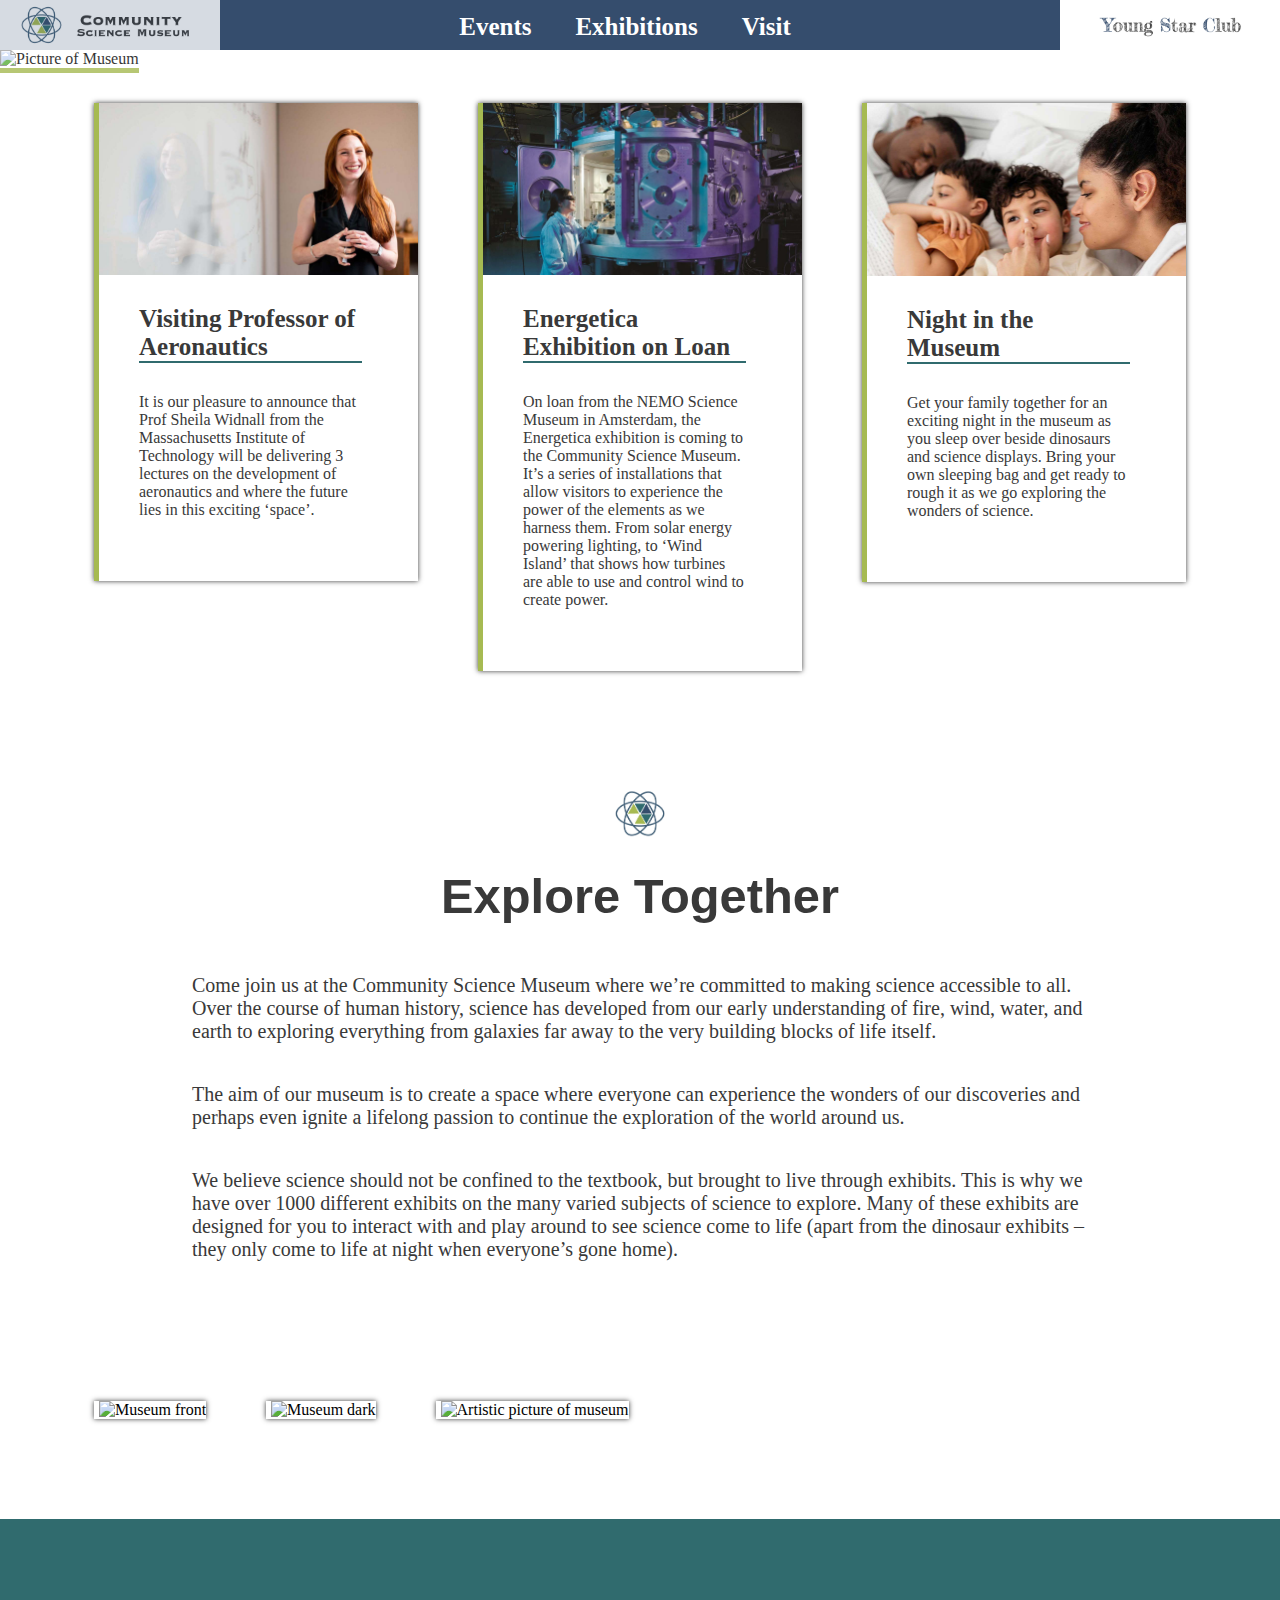
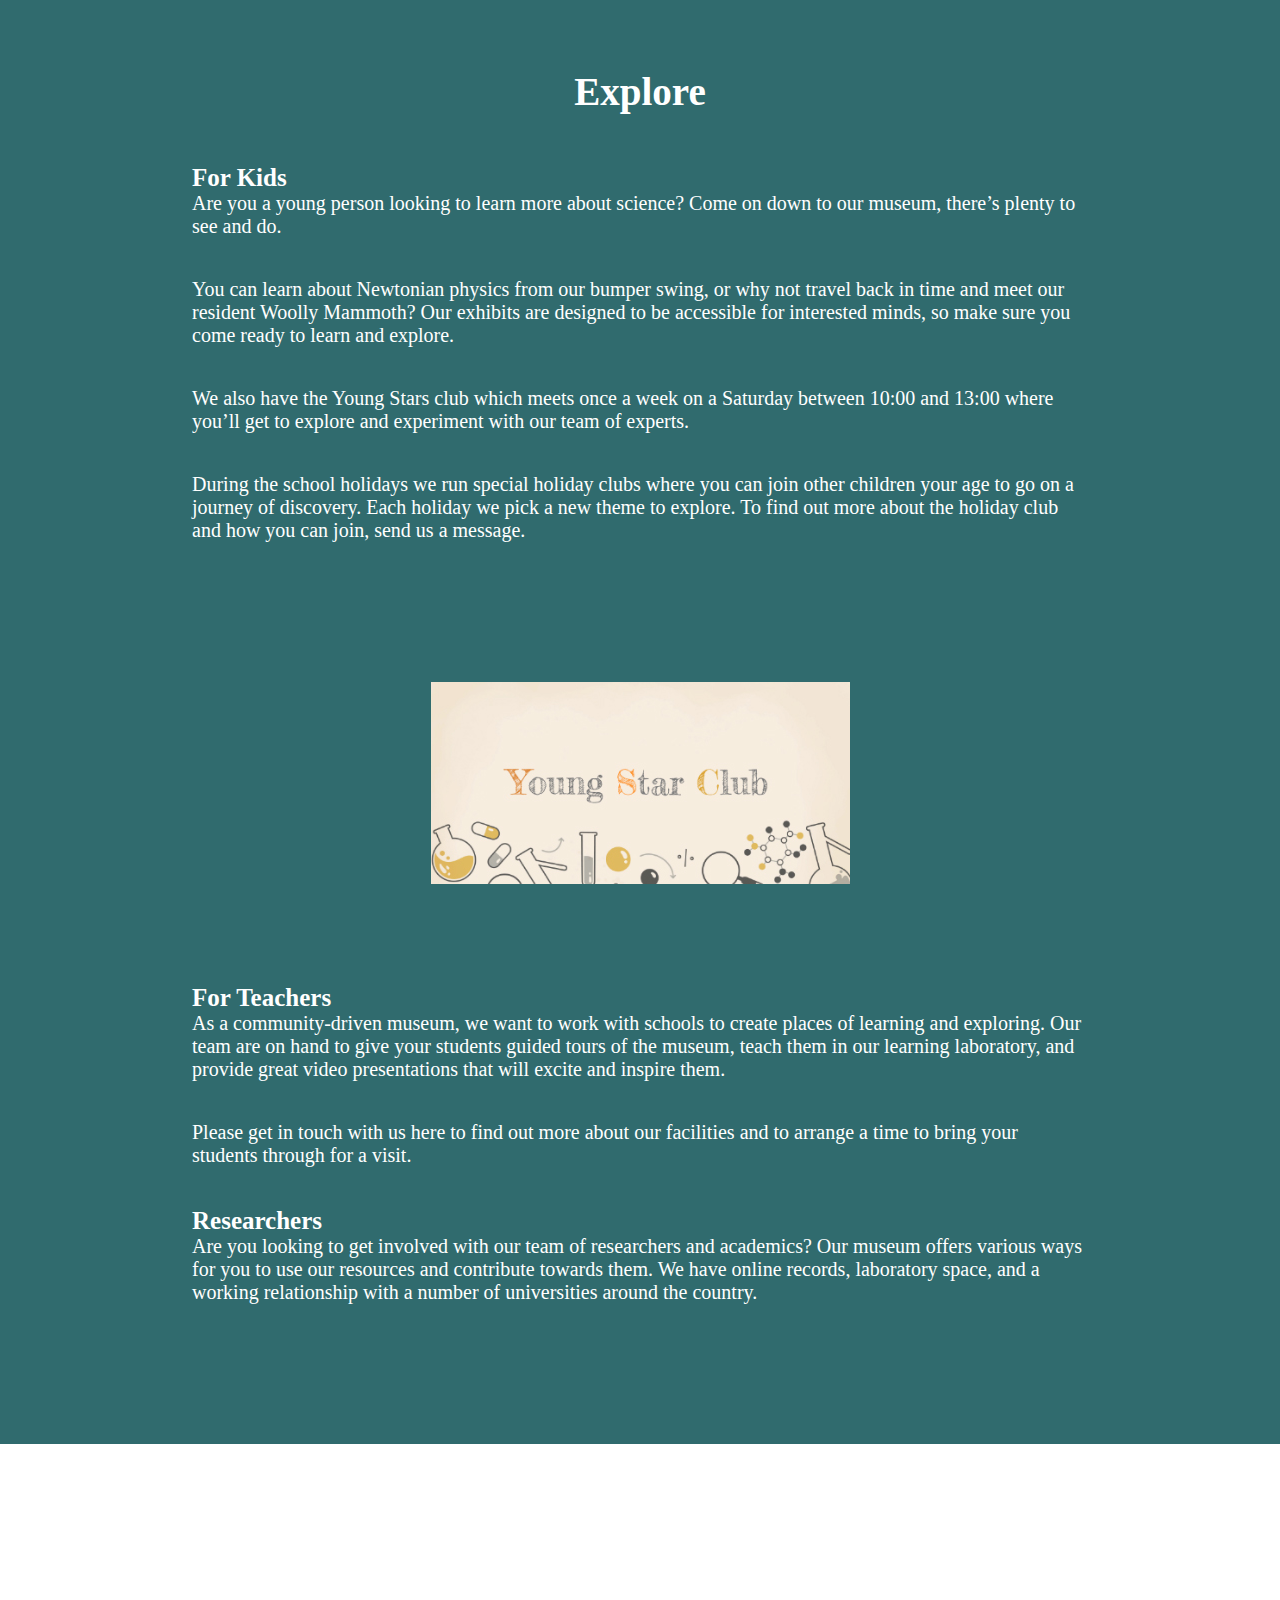
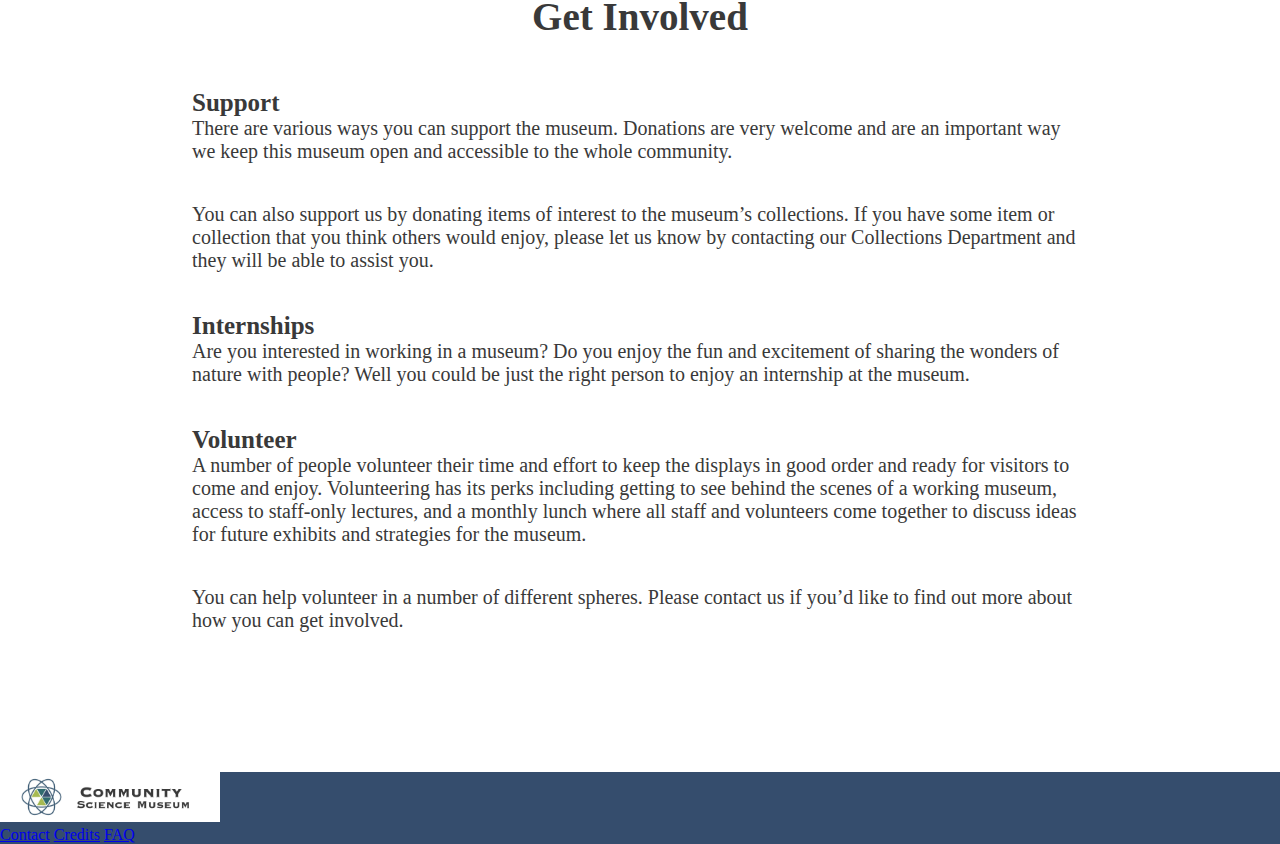
==== index.html @ 3c228b03 "added files and documents, styling" ====
<!DOCTYPE html>
<html lang="en">
    <head>
        <meta charset="UTF-8"/>
        <title>Community Science Museum | Home</title>
        <meta name="description" content="Come join us at the Community Science Museum where we’re committed to making science accessible to all. | Community Science Museum ">
        <meta name="viewport" content="width=device-width, initial-scale=1.0">
        <script src="https://kit.fontawesome.com/6b9295215b.js" crossorigin="anonymous"></script>
        <link rel="stylesheet" href="css/styles.css">
    </head>
    <body>
        <header>
            <nav>
                <a class="active-alt" id="logo-header" href="index.html"><img src="media/assets/logo_white.jpg" alt="logo"></a>
                <div class="nav_desk">
                <a id="starclub-icon" href="youngstarclub.html"><img src="media/assets/young-star-club-small.jpg" alt="Young Star club icon"></a>
                <div>
                    <ul>
                        <li><a href="events.html">Events</a></li>
                        <li><a href="exhibitions.html">Exhibitions</a></li>
                        <li><a href="visit.html">Visit</a></li>
                    </ul>
                </div>
                <div class="nav_mob">

                </div>
            </nav>
        </header>
        <main>
            <section class="welcome">
                <div class="museum-image">
                    <img src="media/images/index/main-image-alt.jpg" alt="Picture of Museum">
                </div>
                <div class="flex-container" id="news-cards">
                    <div class="news-container">
                        <img src="media/images/Events/sheila-widnall.jpg" alt="Picture of Sheila Windall">
                        <h3>Visiting Professor of Aeronautics</h3>
                        <p>It is our pleasure to announce that Prof Sheila Widnall from the Massachusetts Institute of Technology will be delivering 3 lectures on the development of aeronautics and where the future lies in this exciting ‘space’.</p>
                    </div>
                    <div class="news-container">
                        <img src="media/images/Events/science-installation.jpg" alt="Energetica Installation">
                        <h3>Energetica Exhibition on Loan</h3>
                        <p>On loan from the NEMO Science Museum in Amsterdam, the Energetica exhibition is coming to the Community Science Museum. It’s a series of installations that allow visitors to experience the power of the elements as we harness them. From solar energy powering lighting, to ‘Wind Island’ that shows how turbines are able to use and control wind to create power.</p>
                    </div>
                    <div class="news-container">
                        <img src="media/images/Events/sleepover.jpg" alt="Family Sleepover">
                        <h3>Night in the Museum</h3>
                        <p>Get your family together for an exciting night in the museum as you sleep over beside dinosaurs and science displays. Bring your own sleeping bag and get ready to rough it as we go exploring the wonders of science.</p>
                    </div>
                </div>
            </section>
            <section>
                <div class="main-header">
                    <img src="media/assets/icon.jpg" alt="Logo-icon">
                    <h1>Explore Together</h1>
                </div>
                <div>
                    <p>Come join us at the Community Science Museum where we’re committed to making science accessible to all. Over the course of human history, science has developed from our early understanding of fire, wind, water, and earth to exploring everything from galaxies far away to the very building blocks of life itself.</p>
                    <p>The aim of our museum is to create a space where everyone can experience the wonders of our discoveries and perhaps even ignite a lifelong passion to continue the exploration of the world around us.</p>
                    <p>We believe science should not be confined to the textbook, but brought to live through exhibits. This is why we have over 1000 different exhibits on the many varied subjects of science to explore. Many of these exhibits are designed for you to interact with and play around to see science come to life (apart from the dinosaur exhibits – they only come to life at night when everyone’s gone home).</p>
                </div>
                <div class="flex-container">
                    <div class="image-container">
                        <img src="media/images/index/framed-museum-front.jpg" alt="Museum front">
                    </div>
                    <div class="image-container">
                        <img src="media/images/index/framed-museum-dark.jpg" alt="Museum dark">
                    </div>
                    <div class="image-container">
                        <img src="media/images/index/museum-artistic.jpg" alt="Artistic picture of museum">
                    </div>
                </div>
            </section>
            <section class="colored-theme">
                <h2>Explore</h2>
                <div>
                    <h3>For Kids</h3>
                    <p>Are you a young person looking to learn more about science? Come on down to our museum, there’s plenty to see and do.</p>
                    <p>You can learn about Newtonian physics from our bumper swing, or why not travel back in time and meet our resident Woolly Mammoth? Our exhibits are designed to be accessible for interested minds, so make sure you come ready to learn and explore.</p>
                    <p>We also have the Young Stars club which meets once a week on a Saturday between 10:00 and 13:00 where you’ll get to explore and experiment with our team of experts.</p>
                    <p>During the school holidays we run special holiday clubs where you can join other children your age to go on a journey of discovery. Each holiday we pick a new theme to explore. To find out more about the holiday club and how you can join, send us a message.</p>
                </div>
                <div class="asset-container">
                    <img src="media/assets/young-star-club.jpg" alt="Young Star Club asset">
                </div>
                <div>
                    <h3>For Teachers</h3>
                    <p>As a community-driven museum, we want to work with schools to create places of learning and exploring. Our team are on hand to give your students guided tours of the museum, teach them in our learning laboratory, and provide great video presentations that will excite and inspire them.</p>
                    <p>Please get in touch with us here to find out more about our facilities and to arrange a time to bring your students through for a visit.</p>
                </div>
                <div>
                    <h3>Researchers</h3>
                    <p>Are you looking to get involved with our team of researchers and academics? Our museum offers various ways for you to use our resources and contribute towards them. We have online records, laboratory space, and a working relationship with a number of universities around the country.</p>
                </div>
            </section>
            <section class="white-theme">
                <h2>Get Involved</h2>
                <div>
                    <h3>Support</h3>
                    <p>There are various ways you can support the museum. Donations are very welcome and are an important way we keep this museum open and accessible to the whole community.</p>
                    <p>You can also support us by donating items of interest to the museum’s collections. If you have some item or collection that you think others would enjoy, please let us know by contacting our Collections Department and they will be able to assist you.</p>
                </div>
                <div>
                    <h3>Internships</h3>
                    <p>Are you interested in working in a museum? Do you enjoy the fun and excitement of sharing the wonders of nature with people? Well you could be just the right person to enjoy an internship at the museum.</p>
                </div>
                <div>
                    <h3>Volunteer</h3>
                    <p>A number of people volunteer their time and effort to keep the displays in good order and ready for visitors to come and enjoy. Volunteering has its perks including getting to see behind the scenes of a working museum, access to staff-only lectures, and a monthly lunch where all staff and volunteers come together to discuss ideas for future exhibits and strategies for the museum.</p>
                    <p>You can help volunteer in a number of different spheres. Please contact us if you’d like to find out more about how you can get involved.</p>
                </div>
            </section>
        </main>
        <footer>
            <a id="logo" href="index.html"><img src="media/assets/logo_white.jpg" alt="logo"></a>
            <div class="footer-links">
                <a href="#">Contact</a>
                <a href="credits.html">Credits</a>
                <a href="#">FAQ</a>
            </div>
        </footer>
    </body>
</html>
---- css/styles.css ----
:root {
  --prime-color: #354d6d;
  --secondary-color: #306b6e;
  --accent-color: #a6ba52;
  --white: #fff;
  --black: #393939;
}

/* fonts */

h1 {
  font-family: "Copperplate", Arial, Helvetica, sans-serif;
  font-size: 48.83px;
  color: var(--black);
  text-align: center;
  padding: 20px 0 50px 0;
}

h2,
h3,
nav a {
  font-family: "Copperplate";
  font-weight: bold;
  color: var(--black);
}

h2 {
  font-size: 39.06px;
  padding: 50px 0 50px 0;
  text-align: center;
}

h3,
nav a {
  font-size: 25px;
}

p {
  font-family: "Open Sans";
  font-size: 20px;
  font-weight: lighter;
  color: var(--black);
  padding-bottom: 2em;
}

h1,
h2,
h3,
p {
  max-width: 70%;
  margin: auto;
}

/* global */

body {
  margin: 0;
}

.colored-theme {
  background-color: var(--secondary-color);
  padding: 100px 0;
}

.white-theme {
  padding: 100px 0;
}

.colored-theme p,
.colored-theme h2,
.colored-theme h3 {
  color: var(--white);
}

.flex-container {
  display: flex;
  width: 90%;
  margin: auto;
}
.active {
  border-bottom: 12px solid var(--white);
}

.main-header {
  text-align: center;
  margin: auto;
}

.main-header img {
  justify-content: center;
  width: 70px;
  height: auto;
  margin-top: 80px;
}

/* Navigation */

header {
  background-color: var(--prime-color);
  height: 50px;
}

a img {
  height: 50px;
  width: auto;
}

nav {
  display: flex;
  justify-content: center;
}

nav a {
  text-decoration: none;
  color: var(--white);
  z-index: 1;
  transition-property: border-bottom;
  transition-duration: 0.5s;
}
nav ul {
  margin: 13px;
  padding: 0;
  position: relative;
  right: 15px;
}

nav li {
  display: inline;
  padding: 20px;
}

#logo-header {
  position: absolute;
  left: 0%;
}

#starclub-icon {
  position: absolute;
  right: 0%;
}

.nav_mob {
  display: none;
}

/* nav mobile */

/* footer */

footer {
  background-color: var(--prime-color);
}

/* Index */

.museum-image img {
  width: 100%;
  opacity: 80%;
  border-bottom: 5px solid var(--accent-color);
}

.news-container,
.image-container {
  box-sizing: border-box;
  background-color: var(--white);
  border-left: 5px solid var(--white);
  margin: 30px;
  box-shadow: 0 0 5px var(--black);
}

.image-container {
  margin: 100px 30px 100px 30px;
  background-color: var(--white);
}

.image-container img {
  width: 100%;
  height: auto;
  transition-property: width;
}

.news-container {
  width: fit-content;
  height: fit-content;
  border-left: 5px solid var(--accent-color);
}

.news-container p,
.news-container h3 {
  margin: 30px 40px;
}

.news-container img {
  display: flex;
  width: 100%;
}

.news-container h3 {
  border-bottom: 2px solid var(--secondary-color);
}

#news-cards p {
  font-size: 16px;
}

.asset-container {
  display: flex;
  justify-content: center;
  margin: 100px;
}

/* Events */

.flex-image {
  text-align: center;
  margin-bottom: 100px;
}

.flex-image img {
  width: 50%;
  height: auto;
  border: 5px solid var(--white);
}

#alt-color-border {
  border: solid 5px var(--secondary-color);
}

/* Exhibitions */

.banner img {
  width: 100%;
}

/* Children Star Club */

#science-art {
  border-radius: 50%;
}

/* hover states */

nav ul a:hover {
  border-bottom: 12px solid var(--white);
}

nav img:hover,
.news-container:hover {
  opacity: 80%;
}

/*media queries */

@media only screen and (max-width: 960px) {
  .flex-container {
    flex-direction: column;
  }

  .museum-image img {
    max-height: 40vh;
    width: auto;
  }

  .image-container,
  .news-container {
    margin: 20px;
  }

  .nav_desk {
    display: none;
  }

  .nav_mob {
    display: inline;
  }
}
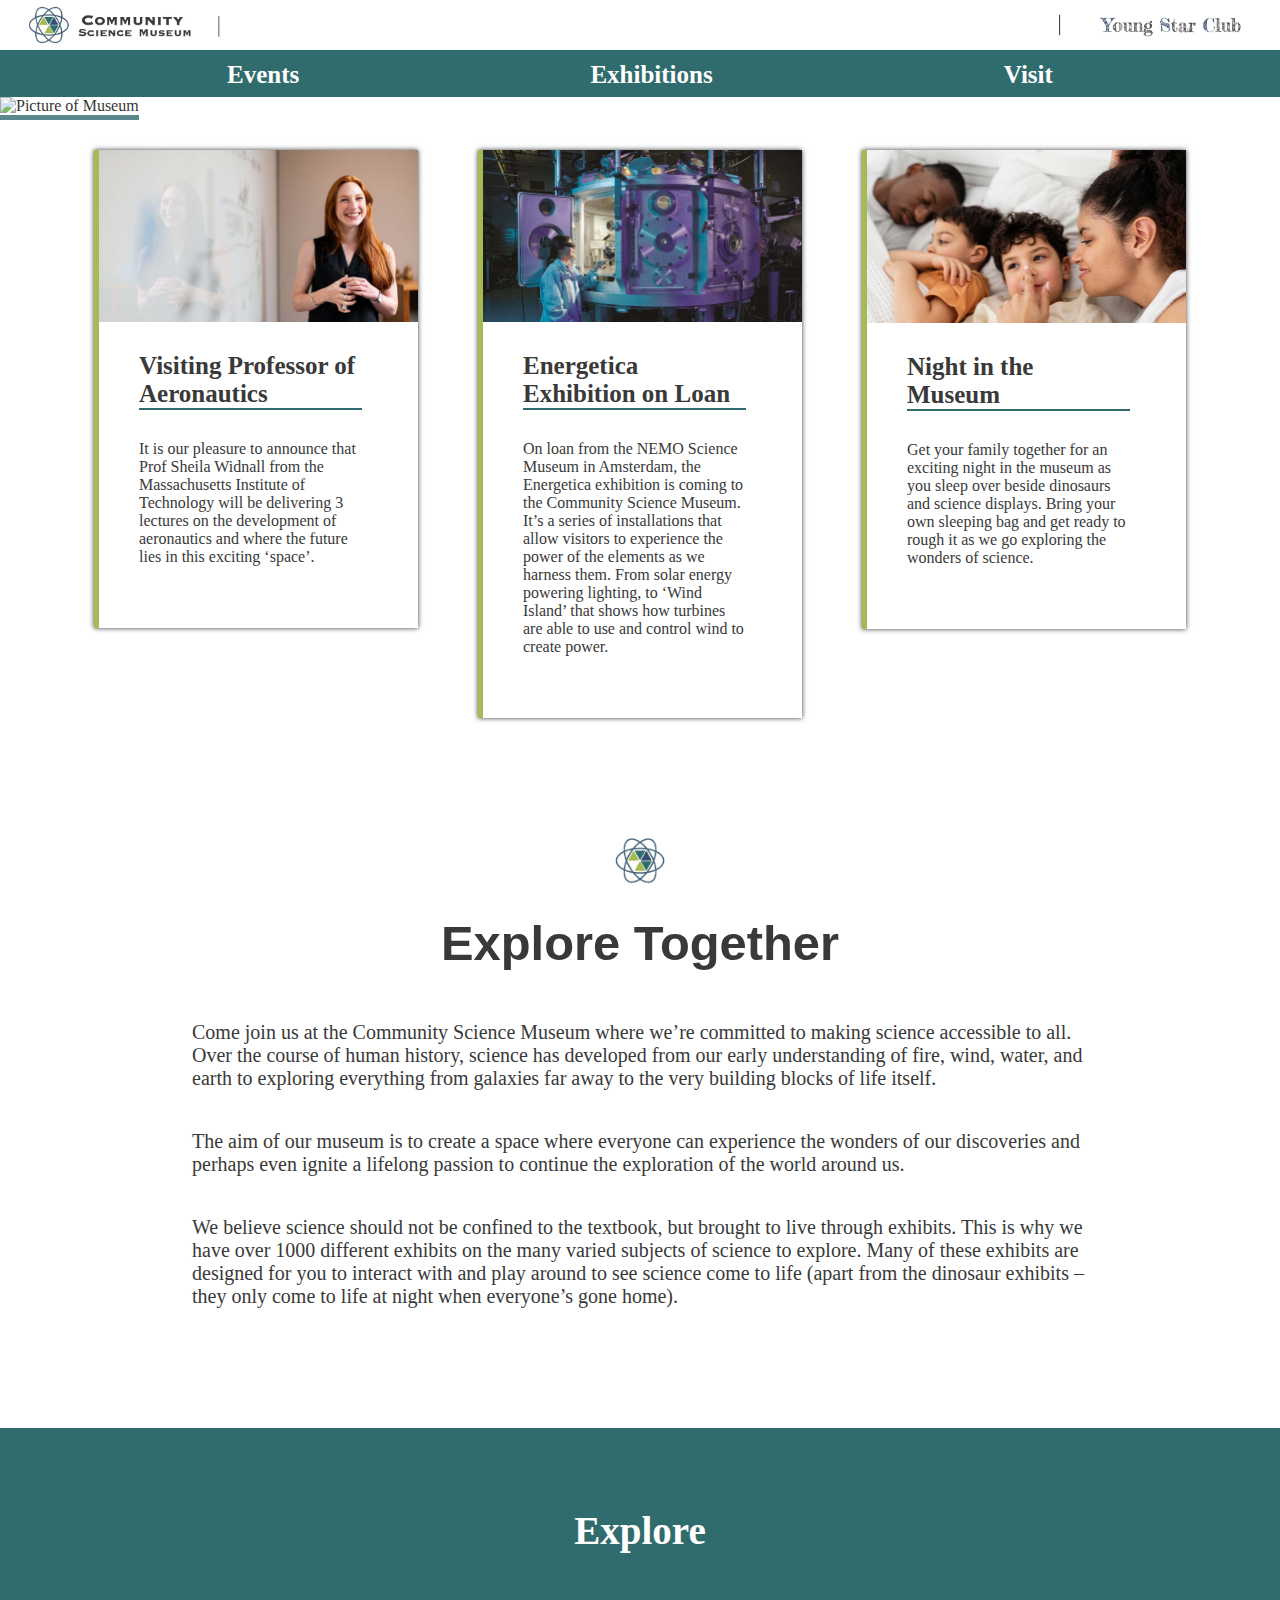
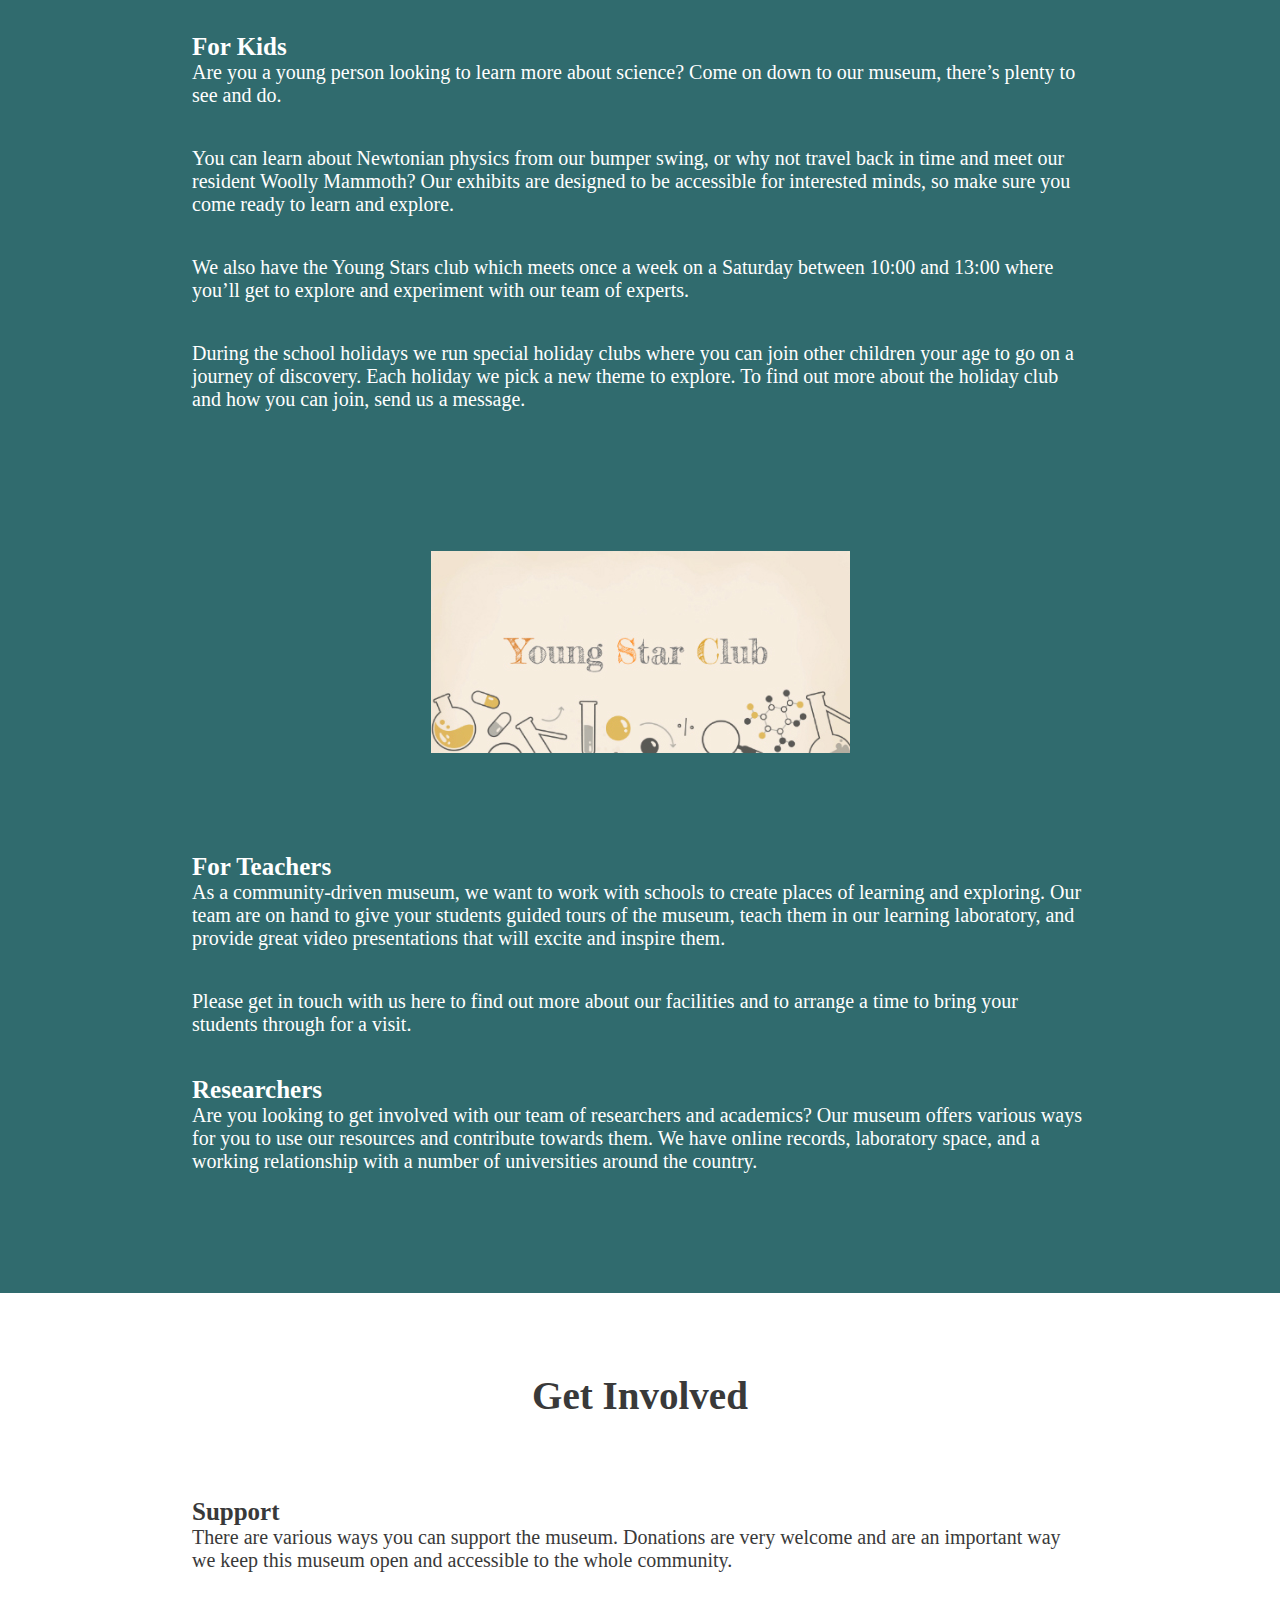
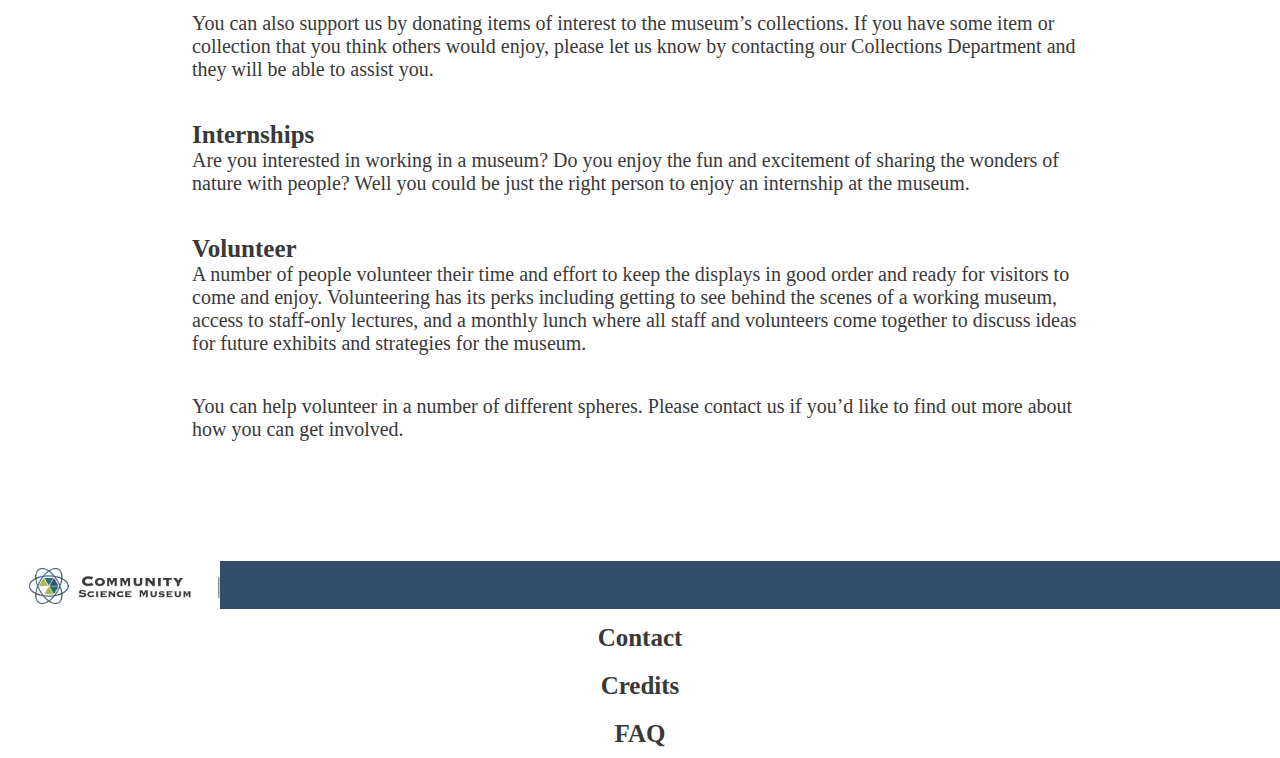
==== commit 12af1eea: "style changes" ====
--- a/index.html
+++ b/index.html
@@ -10,22 +10,20 @@
     </head>
     <body>
         <header>
+            <a id="logo-header" href="index.html"><img src="media/assets/logo_white.jpg" alt="logo"></a>
+            <a id="starclub-icon" href="youngstarclub.html"><img src="media/assets/young-star-club-small.jpg" alt="Young Star club icon"></a>
+        </header>
+        <aside>
             <nav>
-                <a class="active-alt" id="logo-header" href="index.html"><img src="media/assets/logo_white.jpg" alt="logo"></a>
                 <div class="nav_desk">
-                <a id="starclub-icon" href="youngstarclub.html"><img src="media/assets/young-star-club-small.jpg" alt="Young Star club icon"></a>
-                <div>
                     <ul>
-                        <li><a href="events.html">Events</a></li>
-                        <li><a href="exhibitions.html">Exhibitions</a></li>
-                        <li><a href="visit.html">Visit</a></li>
+                        <li><i class="fas fa-calendar-week"></i><a href="events.html">Events</a></li>
+                        <li><i class="fas fa-atom"></i><a href="exhibitions.html">Exhibitions</a></li>
+                        <li><i class="fas fa-map-marker-alt"></i><a href="visit.html">Visit</a></li>
                     </ul>
                 </div>
-                <div class="nav_mob">
-
-                </div>
             </nav>
-        </header>
+        </aside>
         <main>
             <section class="welcome">
                 <div class="museum-image">
@@ -49,7 +47,7 @@
                     </div>
                 </div>
             </section>
-            <section>
+            <section class="white-theme">
                 <div class="main-header">
                     <img src="media/assets/icon.jpg" alt="Logo-icon">
                     <h1>Explore Together</h1>
@@ -58,17 +56,6 @@
                     <p>Come join us at the Community Science Museum where we’re committed to making science accessible to all. Over the course of human history, science has developed from our early understanding of fire, wind, water, and earth to exploring everything from galaxies far away to the very building blocks of life itself.</p>
                     <p>The aim of our museum is to create a space where everyone can experience the wonders of our discoveries and perhaps even ignite a lifelong passion to continue the exploration of the world around us.</p>
                     <p>We believe science should not be confined to the textbook, but brought to live through exhibits. This is why we have over 1000 different exhibits on the many varied subjects of science to explore. Many of these exhibits are designed for you to interact with and play around to see science come to life (apart from the dinosaur exhibits – they only come to life at night when everyone’s gone home).</p>
-                </div>
-                <div class="flex-container">
-                    <div class="image-container">
-                        <img src="media/images/index/framed-museum-front.jpg" alt="Museum front">
-                    </div>
-                    <div class="image-container">
-                        <img src="media/images/index/framed-museum-dark.jpg" alt="Museum dark">
-                    </div>
-                    <div class="image-container">
-                        <img src="media/images/index/museum-artistic.jpg" alt="Artistic picture of museum">
-                    </div>
                 </div>
             </section>
             <section class="colored-theme">
@@ -112,7 +99,9 @@
             </section>
         </main>
         <footer>
-            <a id="logo" href="index.html"><img src="media/assets/logo_white.jpg" alt="logo"></a>
+            <div id="logo-bottom">
+                <a href="index.html"><img src="media/assets/logo_white.jpg" alt="logo"></a>
+            </div>
             <div class="footer-links">
                 <a href="#">Contact</a>
                 <a href="credits.html">Credits</a>
--- a/css/styles.css
+++ b/css/styles.css
@@ -18,7 +18,8 @@
 
 h2,
 h3,
-nav a {
+nav a,
+.footer-links a {
   font-family: "Copperplate";
   font-weight: bold;
   color: var(--black);
@@ -26,12 +27,13 @@
 
 h2 {
   font-size: 39.06px;
-  padding: 50px 0 50px 0;
+  padding: 80px 0 80px 0;
   text-align: center;
 }
 
 h3,
-nav a {
+nav a,
+.footer-links a {
   font-size: 25px;
 }
 
@@ -57,18 +59,38 @@
   margin: 0;
 }
 
+aside {
+  background-color: var(--secondary-color);
+  height: fit-content;
+}
+
 .colored-theme {
   background-color: var(--secondary-color);
-  padding: 100px 0;
+  padding-bottom: 80px;
 }
 
 .white-theme {
-  padding: 100px 0;
+  padding-bottom: 80px;
+}
+
+.colored-theme-alt {
+  background-color: var(--secondary-color);
+  padding: 80px 0;
+}
+
+.white-theme-alt {
+  padding: 80px 0;
 }
 
 .colored-theme p,
 .colored-theme h2,
 .colored-theme h3 {
+  color: var(--white);
+}
+
+.colored-theme-alt p,
+.colored-theme-alt h2,
+.colored-theme-alt h3 {
   color: var(--white);
 }
 
@@ -93,21 +115,30 @@
   margin-top: 80px;
 }
 
+/* header */
+
+header {
+  background-color: var(--white);
+  height: 50px;
+}
+
+#logo-header {
+  position: absolute;
+  left: 0%;
+  height: 47px;
+}
+
+#starclub-icon {
+  position: absolute;
+  right: 0%;
+  height: 47px;
+}
+
 /* Navigation */
-
-header {
-  background-color: var(--prime-color);
-  height: 50px;
-}
 
 a img {
   height: 50px;
   width: auto;
-}
-
-nav {
-  display: flex;
-  justify-content: center;
 }
 
 nav a {
@@ -118,37 +149,50 @@
   transition-duration: 0.5s;
 }
 nav ul {
-  margin: 13px;
+  display: flex;
   padding: 0;
-  position: relative;
-  right: 15px;
+  margin: 0;
+  justify-content: space-evenly;
 }
 
 nav li {
-  display: inline;
-  padding: 20px;
-}
-
-#logo-header {
-  position: absolute;
-  left: 0%;
-}
-
-#starclub-icon {
-  position: absolute;
-  right: 0%;
-}
-
-.nav_mob {
-  display: none;
-}
-
-/* nav mobile */
+  display: flex;
+  flex-direction: column;
+  padding: 8px 5%;
+}
+
+i {
+  text-align: center;
+  color: var(--white);
+  padding-top: 3px;
+}
 
 /* footer */
 
 footer {
+  background-color: var(--white);
+}
+
+.footer-links {
+  margin-top: 5px;
+}
+
+.footer-links a {
+  text-align: center;
+  display: block;
+  text-decoration: none;
+  color: var(--black);
+  padding: 10px;
+}
+
+#logo-bottom {
   background-color: var(--prime-color);
+  height: 48px;
+}
+
+#logo-bottom img {
+  height: 50px;
+  width: auto;
 }
 
 /* Index */
@@ -156,7 +200,7 @@
 .museum-image img {
   width: 100%;
   opacity: 80%;
-  border-bottom: 5px solid var(--accent-color);
+  border-bottom: 5px solid var(--secondary-color);
 }
 
 .news-container,
@@ -230,6 +274,7 @@
 
 .banner img {
   width: 100%;
+  opacity: 80%;
 }
 
 /* Children Star Club */
@@ -240,8 +285,8 @@
 
 /* hover states */
 
-nav ul a:hover {
-  border-bottom: 12px solid var(--white);
+nav li:hover {
+  background-color: var(--prime-color);
 }
 
 nav img:hover,
@@ -258,7 +303,7 @@
 
   .museum-image img {
     max-height: 40vh;
-    width: auto;
+    width: 100%;
   }
 
   .image-container,
@@ -266,11 +311,17 @@
     margin: 20px;
   }
 
-  .nav_desk {
-    display: none;
-  }
-
-  .nav_mob {
-    display: inline;
-  }
-}
+  nav a,
+  .footer-links a {
+    font-size: 20px;
+  }
+
+  a img {
+    height: 36px;
+    width: auto;
+  }
+
+  header {
+    height: 36px;
+  }
+}
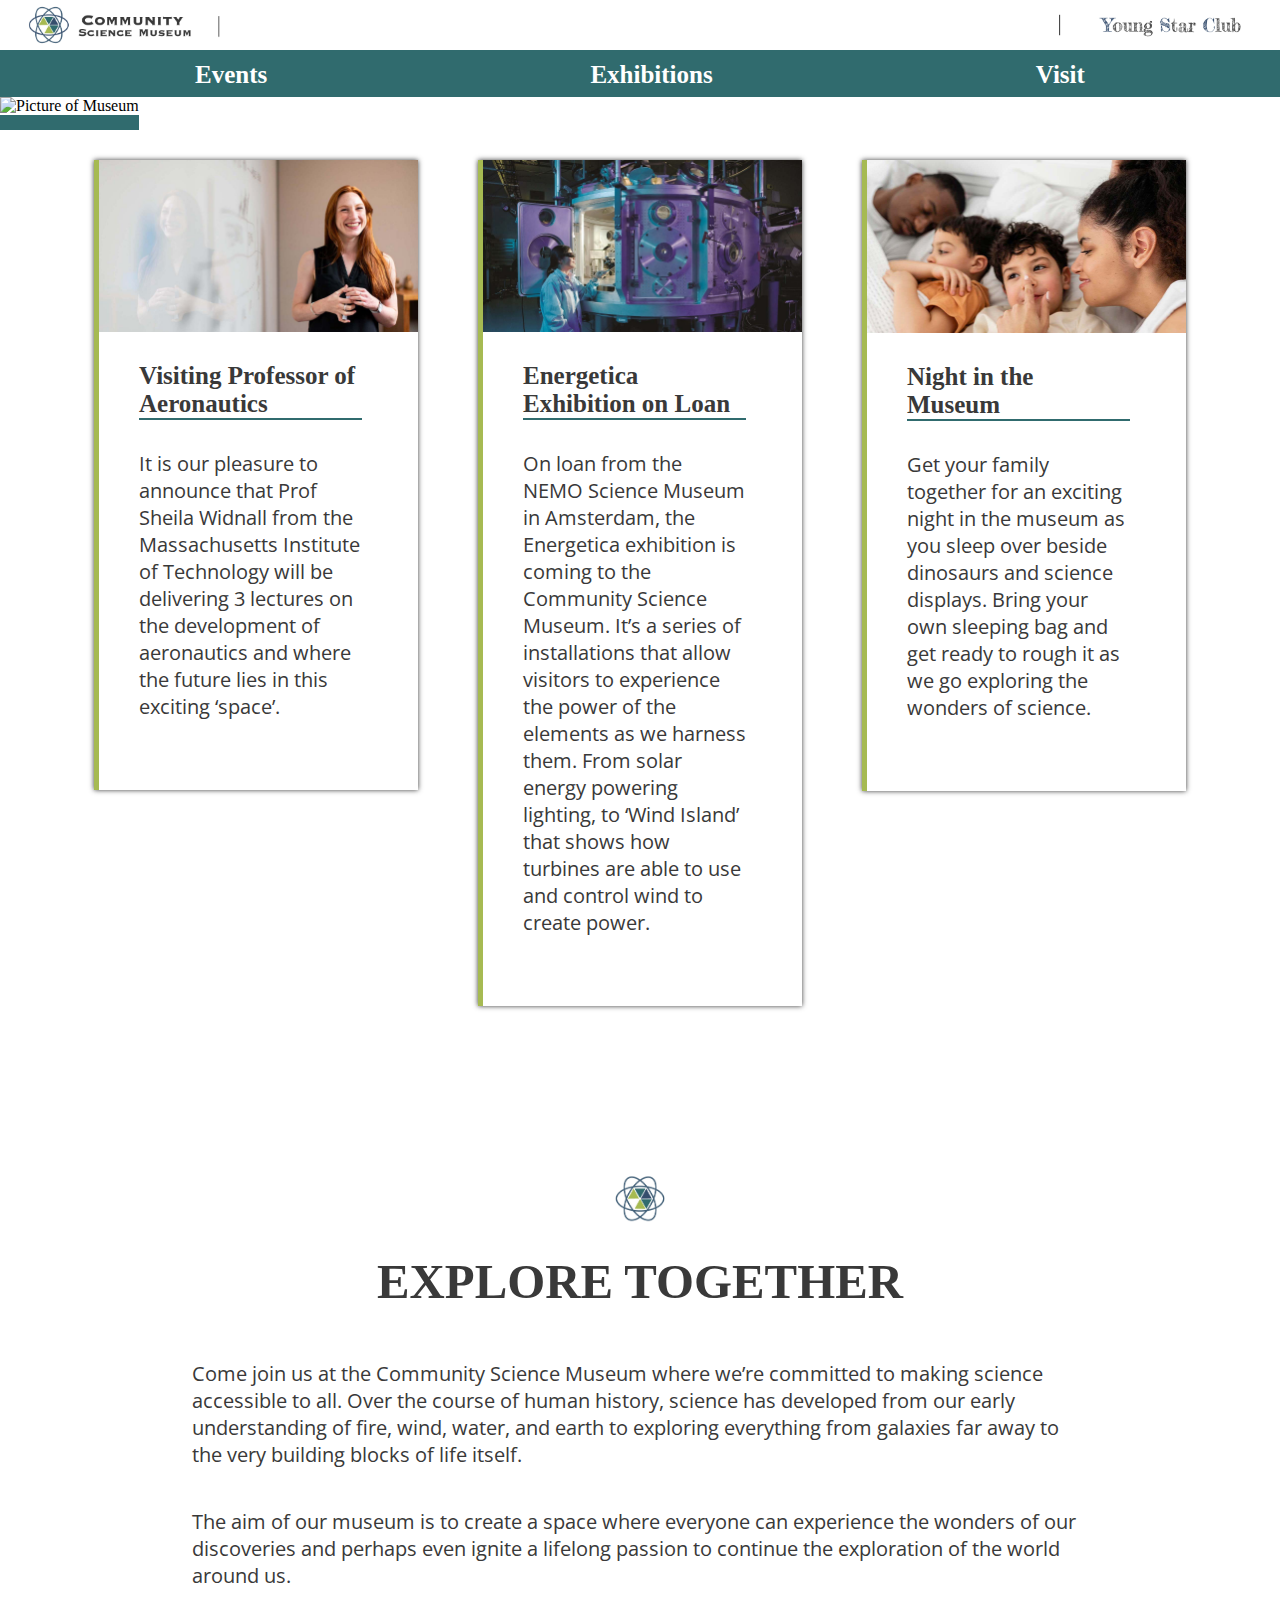
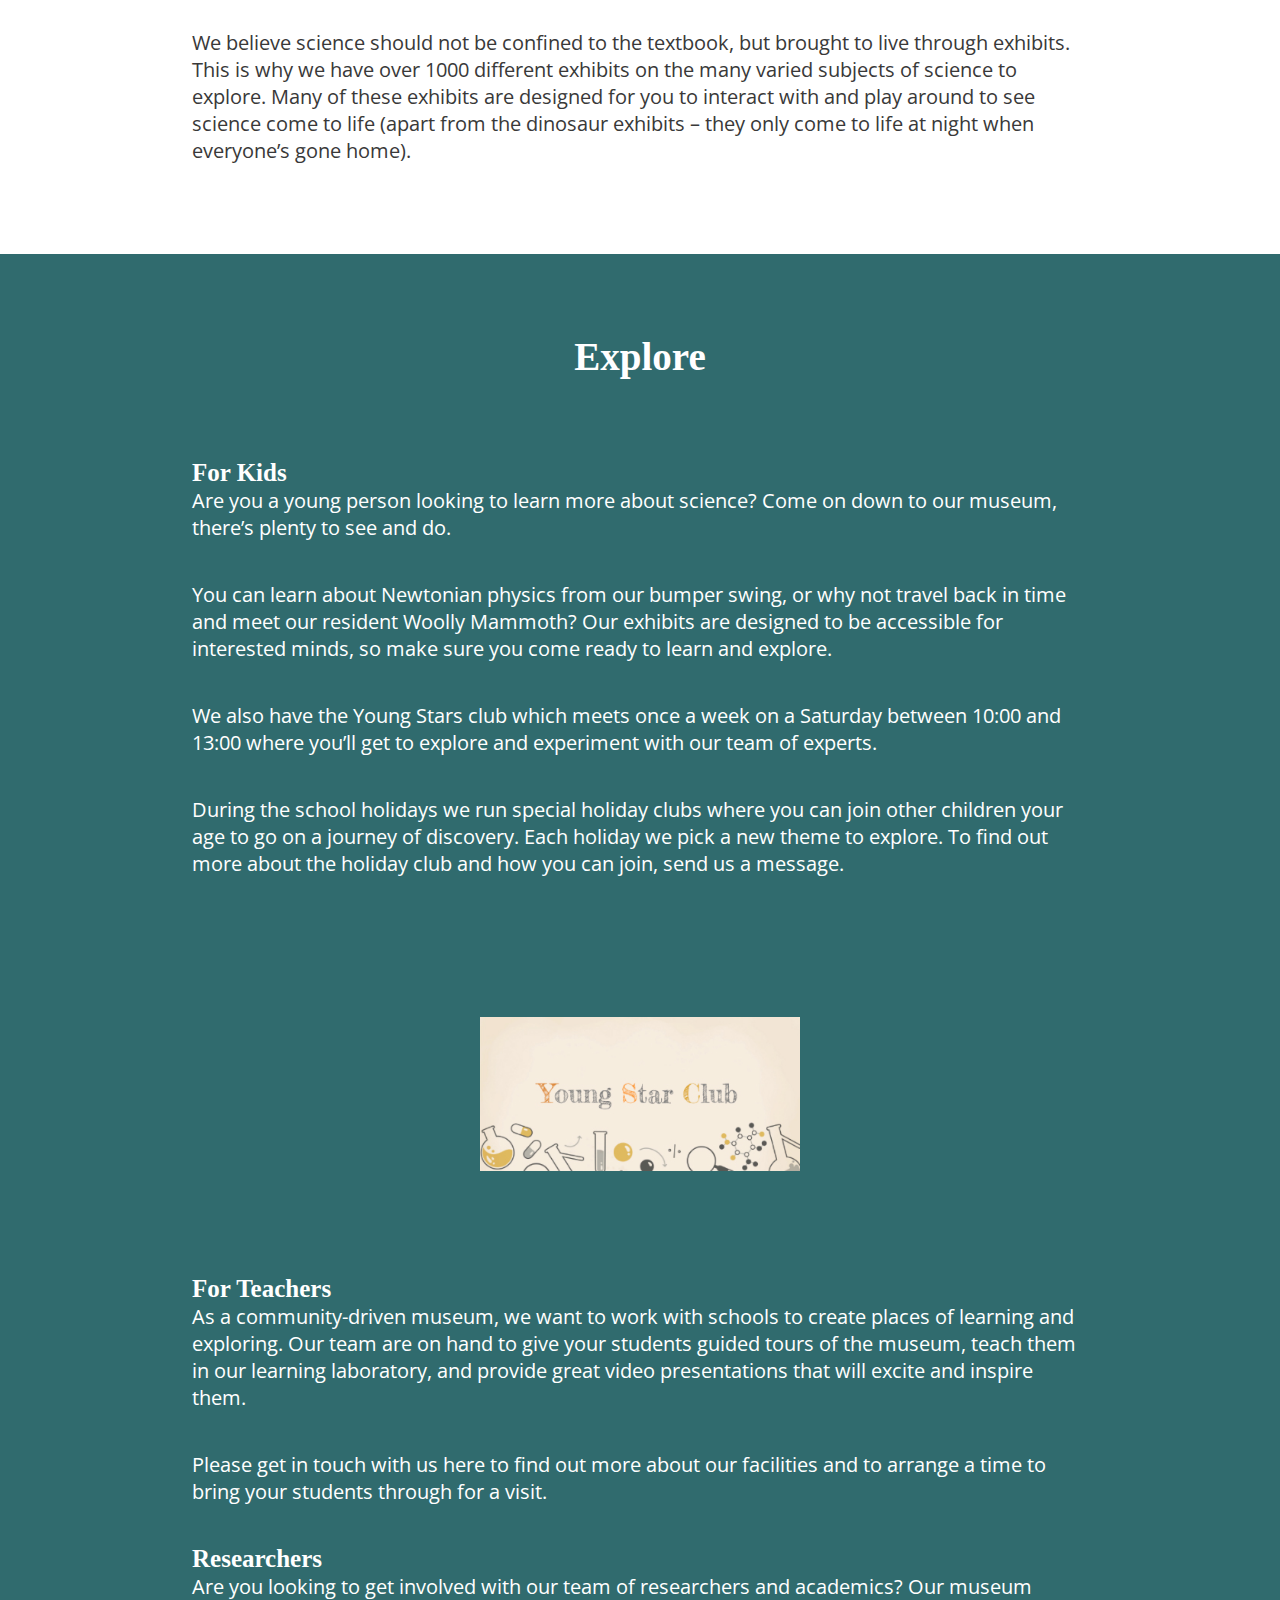
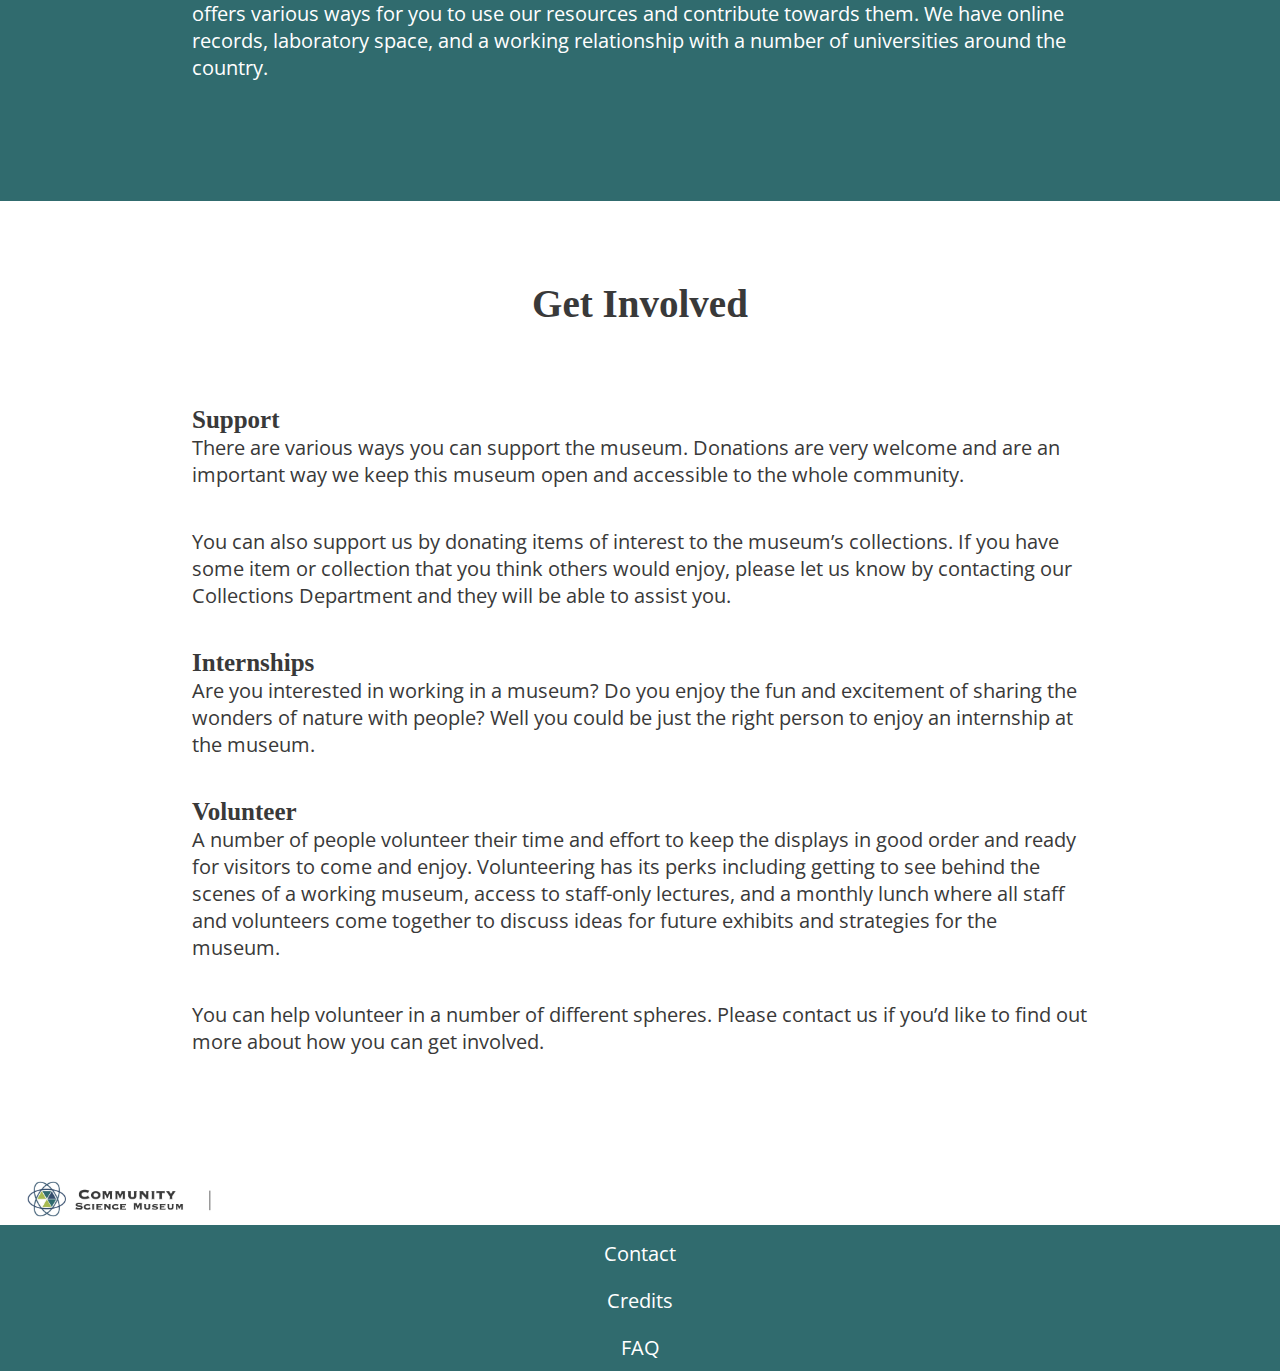
==== commit 7adabda6: "reverts" ====
--- a/index.html
+++ b/index.html
@@ -7,15 +7,19 @@
         <meta name="viewport" content="width=device-width, initial-scale=1.0">
         <script src="https://kit.fontawesome.com/6b9295215b.js" crossorigin="anonymous"></script>
         <link rel="stylesheet" href="css/styles.css">
+        <link rel="preconnect" href="https://fonts.googleapis.com"> 
+        <link rel="preconnect" href="https://fonts.gstatic.com" crossorigin> 
+        <link href="https://fonts.googleapis.com/css2?family=Open+Sans+Condensed:wght@300&display=swap" rel="stylesheet">
     </head>
     <body>
         <header>
             <a id="logo-header" href="index.html"><img src="media/assets/logo_white.jpg" alt="logo"></a>
+            <span></span>
             <a id="starclub-icon" href="youngstarclub.html"><img src="media/assets/young-star-club-small.jpg" alt="Young Star club icon"></a>
         </header>
         <aside>
             <nav>
-                <div class="nav_desk">
+                <div>
                     <ul>
                         <li><i class="fas fa-calendar-week"></i><a href="events.html">Events</a></li>
                         <li><i class="fas fa-atom"></i><a href="exhibitions.html">Exhibitions</a></li>
@@ -29,25 +33,31 @@
                 <div class="museum-image">
                     <img src="media/images/index/main-image-alt.jpg" alt="Picture of Museum">
                 </div>
-                <div class="flex-container" id="news-cards">
+                <div class="flex-container">
                     <div class="news-container">
                         <img src="media/images/Events/sheila-widnall.jpg" alt="Picture of Sheila Windall">
-                        <h3>Visiting Professor of Aeronautics</h3>
-                        <p>It is our pleasure to announce that Prof Sheila Widnall from the Massachusetts Institute of Technology will be delivering 3 lectures on the development of aeronautics and where the future lies in this exciting ‘space’.</p>
+                        <a href="events.html#sheila-widnall">
+                            <h3>Visiting Professor of Aeronautics</h3>
+                            <p>It is our pleasure to announce that Prof Sheila Widnall from the Massachusetts Institute of Technology will be delivering 3 lectures on the development of aeronautics and where the future lies in this exciting ‘space’.</p>
+                        </a>
                     </div>
                     <div class="news-container">
                         <img src="media/images/Events/science-installation.jpg" alt="Energetica Installation">
-                        <h3>Energetica Exhibition on Loan</h3>
-                        <p>On loan from the NEMO Science Museum in Amsterdam, the Energetica exhibition is coming to the Community Science Museum. It’s a series of installations that allow visitors to experience the power of the elements as we harness them. From solar energy powering lighting, to ‘Wind Island’ that shows how turbines are able to use and control wind to create power.</p>
+                        <a href="events.html#energetica">
+                            <h3>Energetica Exhibition on Loan</h3>
+                            <p>On loan from the NEMO Science Museum in Amsterdam, the Energetica exhibition is coming to the Community Science Museum. It’s a series of installations that allow visitors to experience the power of the elements as we harness them. From solar energy powering lighting, to ‘Wind Island’ that shows how turbines are able to use and control wind to create power.</p>
+                        </a>
                     </div>
                     <div class="news-container">
                         <img src="media/images/Events/sleepover.jpg" alt="Family Sleepover">
-                        <h3>Night in the Museum</h3>
-                        <p>Get your family together for an exciting night in the museum as you sleep over beside dinosaurs and science displays. Bring your own sleeping bag and get ready to rough it as we go exploring the wonders of science.</p>
+                        <a href="events.html#night-in-museum">
+                            <h3>Night in the Museum</h3>
+                            <p>Get your family together for an exciting night in the museum as you sleep over beside dinosaurs and science displays. Bring your own sleeping bag and get ready to rough it as we go exploring the wonders of science.</p>
+                        </a>
                     </div>
                 </div>
             </section>
-            <section class="white-theme">
+            <section class="white-theme-alt">
                 <div class="main-header">
                     <img src="media/assets/icon.jpg" alt="Logo-icon">
                     <h1>Explore Together</h1>
@@ -68,7 +78,7 @@
                     <p>During the school holidays we run special holiday clubs where you can join other children your age to go on a journey of discovery. Each holiday we pick a new theme to explore. To find out more about the holiday club and how you can join, send us a message.</p>
                 </div>
                 <div class="asset-container">
-                    <img src="media/assets/young-star-club.jpg" alt="Young Star Club asset">
+                    <a href="youngstarclub.html"><img src="media/assets/young-star-club.jpg" alt="Young Star Club asset"></a>
                 </div>
                 <div>
                     <h3>For Teachers</h3>
--- a/css/styles.css
+++ b/css/styles.css
@@ -9,18 +9,17 @@
 /* fonts */
 
 h1 {
-  font-family: "Copperplate", Arial, Helvetica, sans-serif;
+  font-family: "Copperplate", "PT Sans", "Montserrat";
   font-size: 48.83px;
   color: var(--black);
-  text-align: center;
   padding: 20px 0 50px 0;
+  text-transform: uppercase;
 }
 
 h2,
 h3,
-nav a,
-.footer-links a {
-  font-family: "Copperplate";
+nav a {
+  font-family: "Copperplate", "PT Sans", "Montserrat";
   font-weight: bold;
   color: var(--black);
 }
@@ -37,12 +36,19 @@
   font-size: 25px;
 }
 
-p {
-  font-family: "Open Sans";
+p,
+.footer-links a,
+span {
+  font-family: "Open Sans Condensed", "Open Sans", "Montserrat",
+    "Source Sans Pro", "PT Sans";
   font-size: 20px;
-  font-weight: lighter;
   color: var(--black);
   padding-bottom: 2em;
+}
+
+span {
+  padding-bottom: 0;
+  font-size: 16px;
 }
 
 h1,
@@ -62,6 +68,7 @@
 aside {
   background-color: var(--secondary-color);
   height: fit-content;
+  overflow: hidden;
 }
 
 .colored-theme {
@@ -73,13 +80,17 @@
   padding-bottom: 80px;
 }
 
+.white-theme img {
+  border: 5px solid var(--prime-color);
+}
+
 .colored-theme-alt {
   background-color: var(--secondary-color);
   padding: 80px 0;
 }
 
 .white-theme-alt {
-  padding: 80px 0;
+  padding: 50px 0;
 }
 
 .colored-theme p,
@@ -98,9 +109,6 @@
   display: flex;
   width: 90%;
   margin: auto;
-}
-.active {
-  border-bottom: 12px solid var(--white);
 }
 
 .main-header {
@@ -144,10 +152,8 @@
 nav a {
   text-decoration: none;
   color: var(--white);
-  z-index: 1;
-  transition-property: border-bottom;
-  transition-duration: 0.5s;
-}
+}
+
 nav ul {
   display: flex;
   padding: 0;
@@ -158,7 +164,8 @@
 nav li {
   display: flex;
   flex-direction: column;
-  padding: 8px 5%;
+  padding: 8px 10%;
+  transition-duration: 5s;
 }
 
 i {
@@ -170,7 +177,7 @@
 /* footer */
 
 footer {
-  background-color: var(--white);
+  background-color: var(--secondary-color);
 }
 
 .footer-links {
@@ -181,17 +188,17 @@
   text-align: center;
   display: block;
   text-decoration: none;
-  color: var(--black);
+  color: var(--white);
   padding: 10px;
 }
 
 #logo-bottom {
-  background-color: var(--prime-color);
+  background-color: var(--white);
+  height: 50px;
+}
+
+#logo-bottom img {
   height: 48px;
-}
-
-#logo-bottom img {
-  height: 50px;
   width: auto;
 }
 
@@ -199,20 +206,20 @@
 
 .museum-image img {
   width: 100%;
-  opacity: 80%;
-  border-bottom: 5px solid var(--secondary-color);
+  border-bottom: 15px solid var(--secondary-color);
 }
 
 .news-container,
 .image-container {
   box-sizing: border-box;
   background-color: var(--white);
-  border-left: 5px solid var(--white);
   margin: 30px;
-  box-shadow: 0 0 5px var(--black);
+  transition-duration: 3s;
 }
 
 .image-container {
+  border: 5px solid var(--white);
+  border-bottom: 2px solid var(--white);
   margin: 100px 30px 100px 30px;
   background-color: var(--white);
 }
@@ -220,13 +227,13 @@
 .image-container img {
   width: 100%;
   height: auto;
-  transition-property: width;
 }
 
 .news-container {
   width: fit-content;
   height: fit-content;
   border-left: 5px solid var(--accent-color);
+  box-shadow: 0 0 5px var(--black);
 }
 
 .news-container p,
@@ -234,6 +241,10 @@
   margin: 30px 40px;
 }
 
+.news-container a {
+  text-decoration: none;
+}
+
 .news-container img {
   display: flex;
   width: 100%;
@@ -251,13 +262,18 @@
   display: flex;
   justify-content: center;
   margin: 100px;
+  transition-duration: 2s;
+}
+
+.asset-container img {
+  width: 320px;
+  height: auto;
 }
 
 /* Events */
 
 .flex-image {
   text-align: center;
-  margin-bottom: 100px;
 }
 
 .flex-image img {
@@ -266,6 +282,10 @@
   border: 5px solid var(--white);
 }
 
+.flex-image p {
+  text-align: left;
+}
+
 #alt-color-border {
   border: solid 5px var(--secondary-color);
 }
@@ -274,13 +294,28 @@
 
 .banner img {
   width: 100%;
-  opacity: 80%;
+  border-top: 5px solid var(--white);
+  border-bottom: 5px solid var(--white);
+}
+
+/* Visit */
+
+.hours {
+  display: flex;
+  justify-content: space-between;
+  border-top: 5px solid var(--secondary-color);
+  padding: 5px;
+}
+
+. hours p {
+  font-weight: bold;
 }
 
 /* Children Star Club */
 
 #science-art {
   border-radius: 50%;
+  width: 30%;
 }
 
 /* hover states */
@@ -289,9 +324,13 @@
   background-color: var(--prime-color);
 }
 
-nav img:hover,
-.news-container:hover {
-  opacity: 80%;
+.news-container:hover,
+.asset-container:hover {
+  transform: scale(1.05);
+}
+
+.image-container:hover {
+  transform: scale(1.1);
 }
 
 /*media queries */
@@ -302,7 +341,7 @@
   }
 
   .museum-image img {
-    max-height: 40vh;
+    max-height: 50vh;
     width: 100%;
   }
 
@@ -325,3 +364,27 @@
     height: 36px;
   }
 }
+
+@media only screen and (max-width: 720px) {
+  .hours {
+    flex-direction: column;
+    text-align: center;
+    margin-top: 5px;
+  }
+
+  .flex-image img {
+    width: 90vw;
+  }
+
+  h1,
+  h2,
+  h3,
+  p {
+    max-width: 85%;
+    margin: auto;
+  }
+
+  h2 {
+    padding: 70px 0 30px 0;
+  }
+}
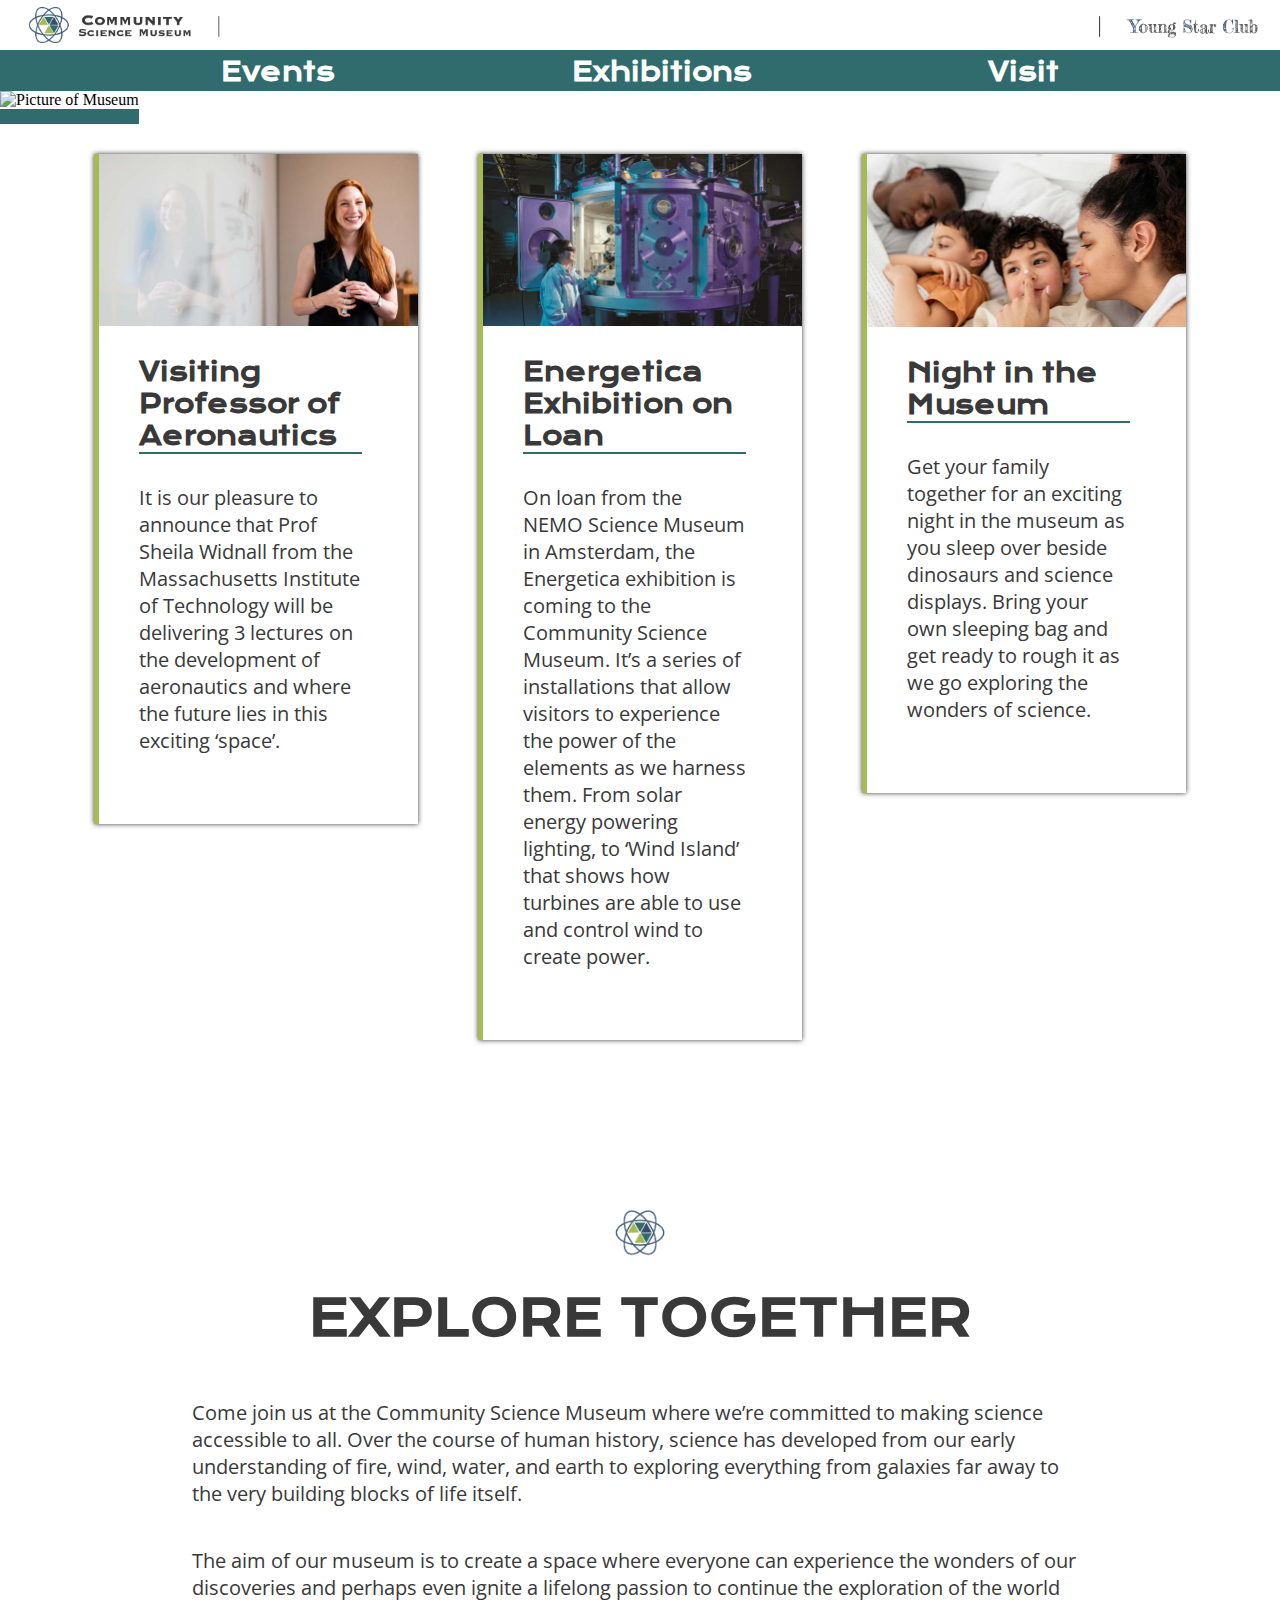
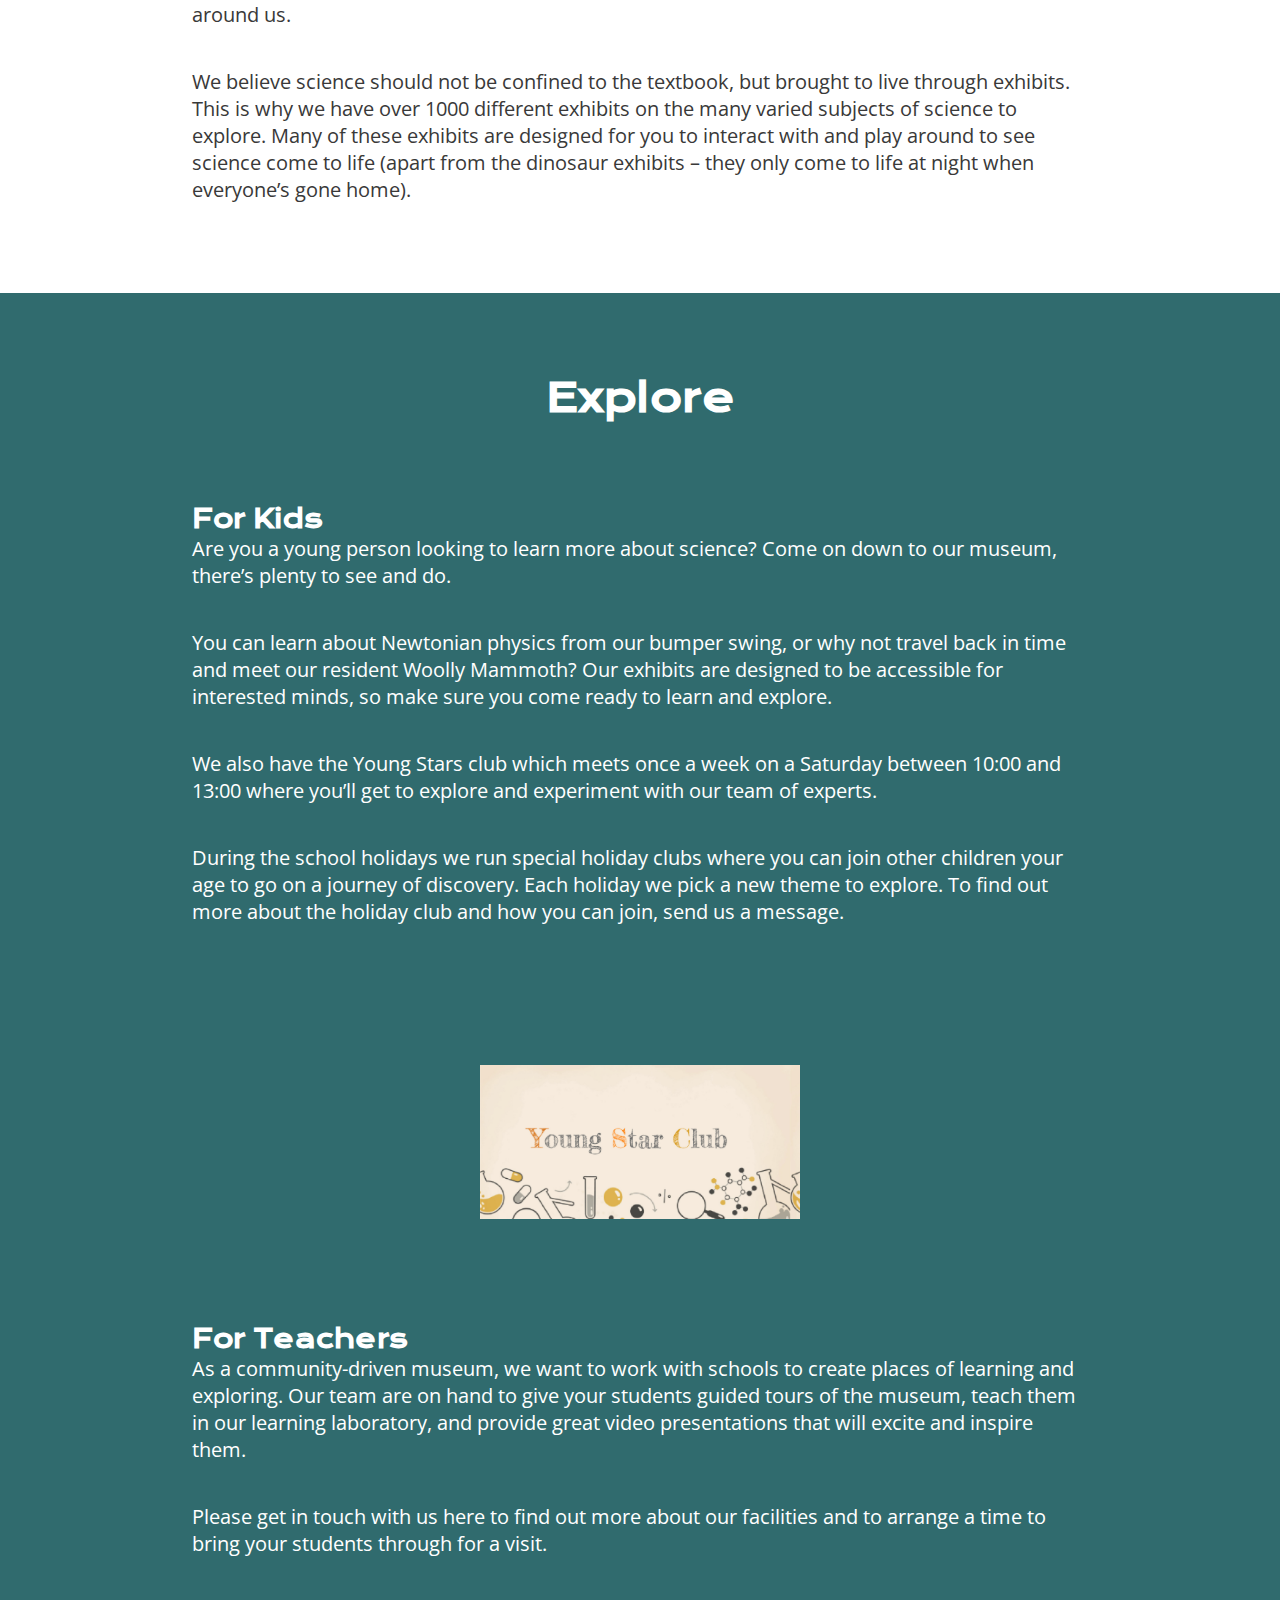
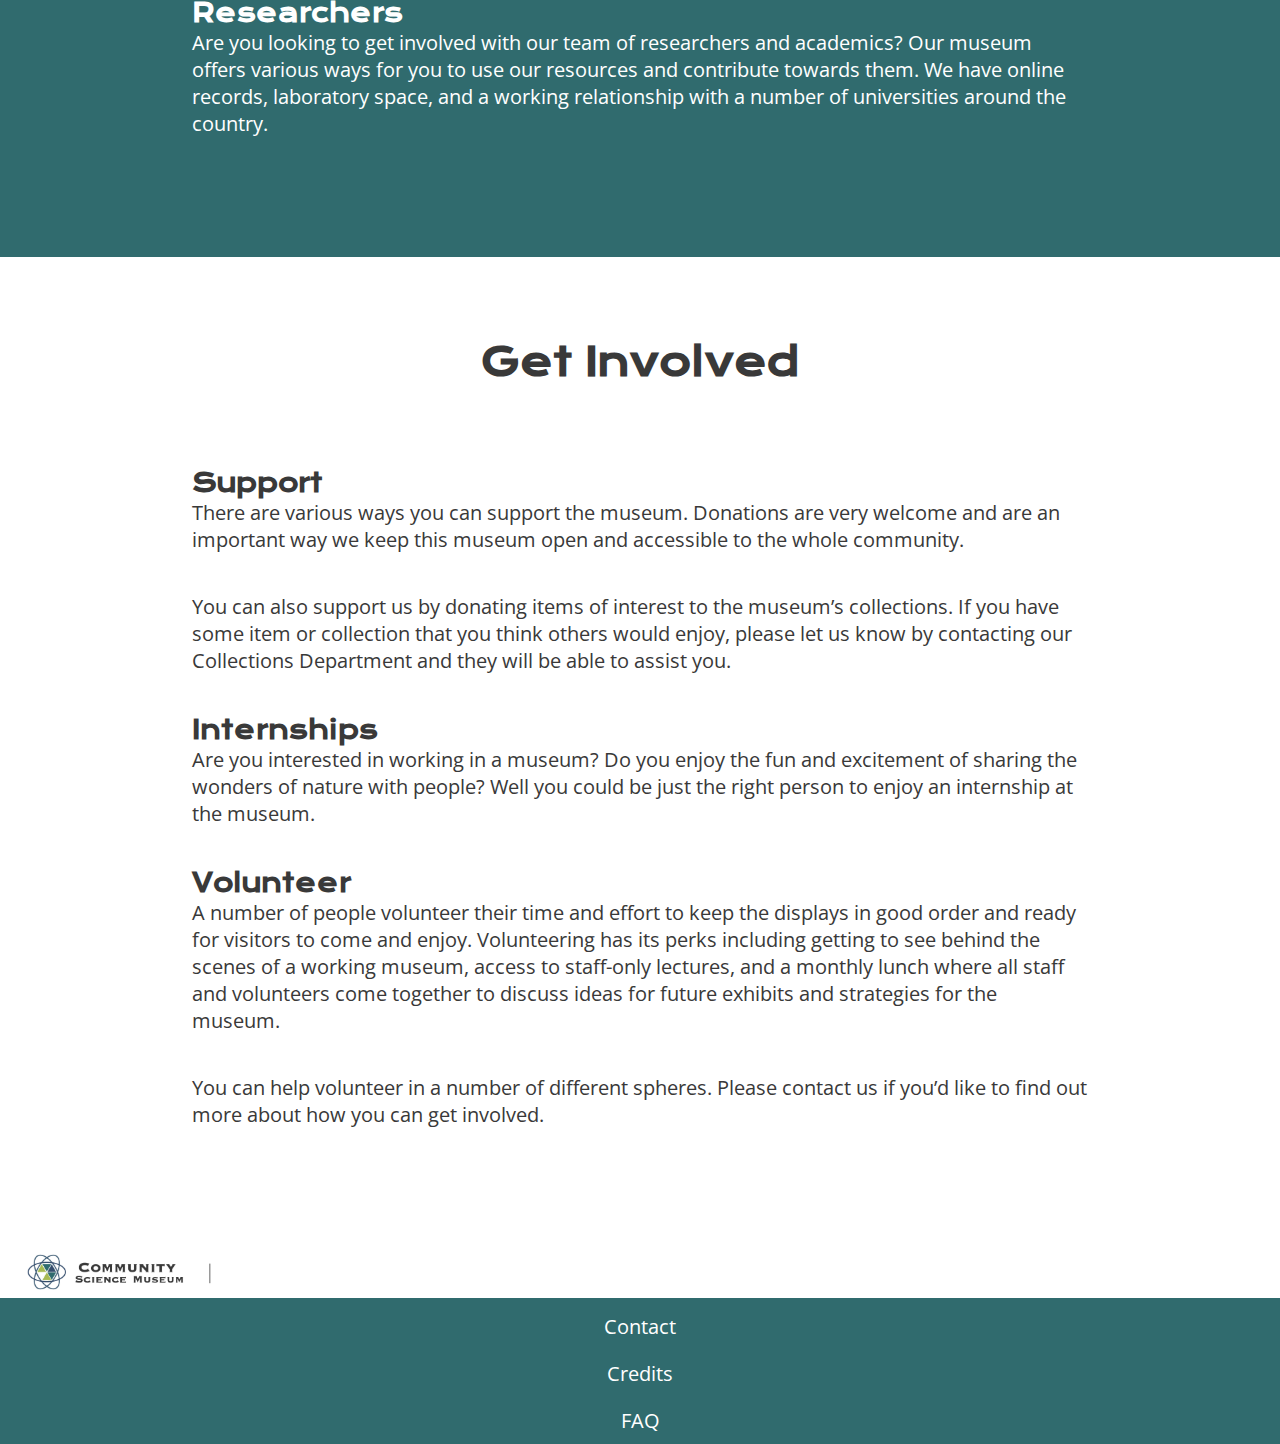
==== commit 05551e6f: "font changes" ====
--- a/index.html
+++ b/index.html
@@ -3,13 +3,13 @@
     <head>
         <meta charset="UTF-8"/>
         <title>Community Science Museum | Home</title>
-        <meta name="description" content="Come join us at the Community Science Museum where we’re committed to making science accessible to all. | Community Science Museum ">
+        <meta name="description" content="Come join us at the Community Science Museum where we're committed to making science accessible to all. | Community Science Museum ">
         <meta name="viewport" content="width=device-width, initial-scale=1.0">
         <script src="https://kit.fontawesome.com/6b9295215b.js" crossorigin="anonymous"></script>
         <link rel="stylesheet" href="css/styles.css">
         <link rel="preconnect" href="https://fonts.googleapis.com"> 
         <link rel="preconnect" href="https://fonts.gstatic.com" crossorigin> 
-        <link href="https://fonts.googleapis.com/css2?family=Open+Sans+Condensed:wght@300&display=swap" rel="stylesheet">
+        <link href="https://fonts.googleapis.com/css2?family=Krona+One&family=Open+Sans:wght@300;400;500;700&display=swap" rel="stylesheet">
     </head>
     <body>
         <header>
--- a/css/styles.css
+++ b/css/styles.css
@@ -9,7 +9,8 @@
 /* fonts */
 
 h1 {
-  font-family: "Copperplate", "PT Sans", "Montserrat";
+  font-family: "Krona One", "Franklin Gothic Medium", "Arial Narrow", Arial,
+    sans-serif;
   font-size: 48.83px;
   color: var(--black);
   padding: 20px 0 50px 0;
@@ -19,7 +20,8 @@
 h2,
 h3,
 nav a {
-  font-family: "Copperplate", "PT Sans", "Montserrat";
+  font-family: "Krona One", "Franklin Gothic Medium", "Arial Narrow", Arial,
+    sans-serif;
   font-weight: bold;
   color: var(--black);
 }
@@ -39,8 +41,7 @@
 p,
 .footer-links a,
 span {
-  font-family: "Open Sans Condensed", "Open Sans", "Montserrat",
-    "Source Sans Pro", "PT Sans";
+  font-family: "Open Sans", "Montserrat", "Source Sans Pro", "PT Sans";
   font-size: 20px;
   color: var(--black);
   padding-bottom: 2em;
@@ -164,8 +165,8 @@
 nav li {
   display: flex;
   flex-direction: column;
-  padding: 8px 10%;
-  transition-duration: 5s;
+  padding: 3px 15px;
+  transition-duration: 2s;
 }
 
 i {
@@ -302,13 +303,14 @@
 
 .hours {
   display: flex;
-  justify-content: space-between;
+  justify-content: space-evenly;
   border-top: 5px solid var(--secondary-color);
   padding: 5px;
 }
 
-. hours p {
-  font-weight: bold;
+#visit-image {
+  position: relative;
+  bottom: 75px;
 }
 
 /* Children Star Club */
@@ -322,6 +324,7 @@
 
 nav li:hover {
   background-color: var(--prime-color);
+  transform: scale(1.05);
 }
 
 .news-container:hover,
@@ -388,3 +391,18 @@
     padding: 70px 0 30px 0;
   }
 }
+
+@media only screen and (min-width: 1980px) {
+  main {
+    max-width: 1980px;
+    margin: auto;
+  }
+
+  h1,
+  h2,
+  h3,
+  p {
+    max-width: 960px;
+    margin: auto;
+  }
+}
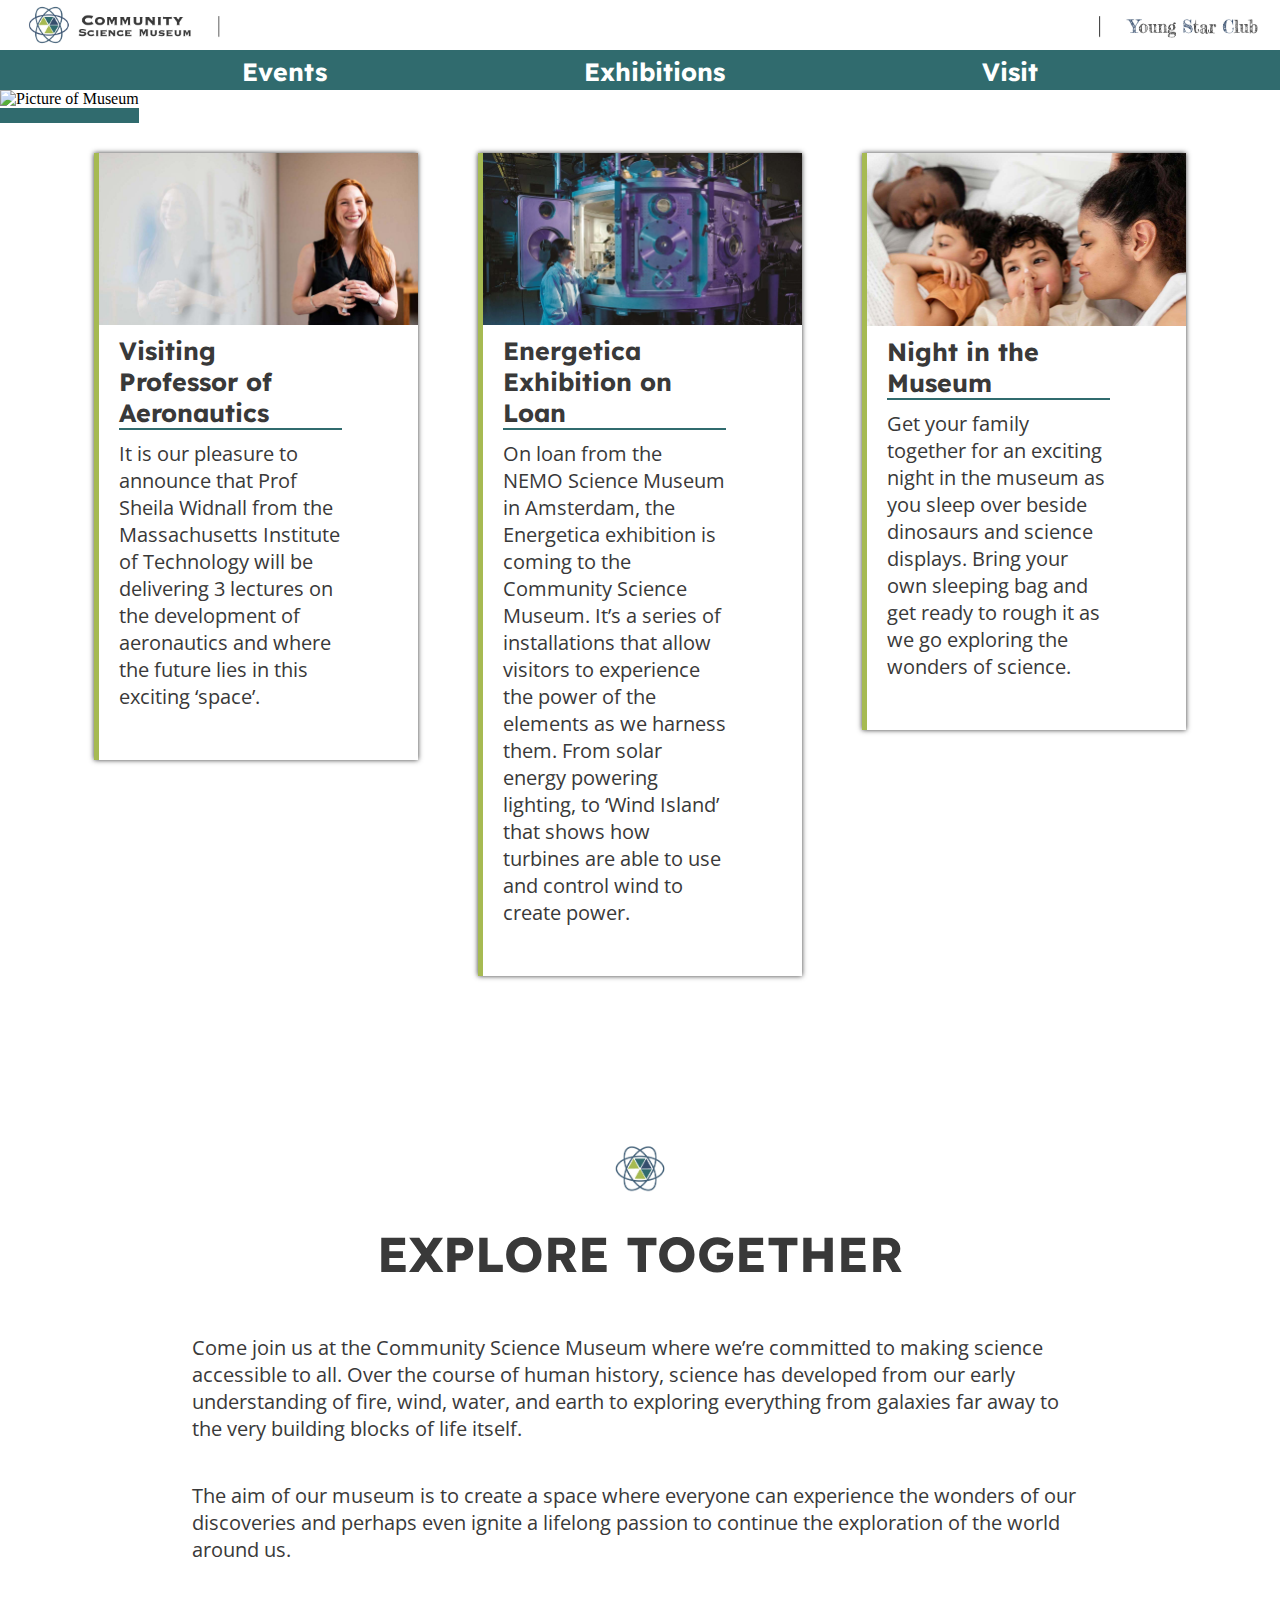
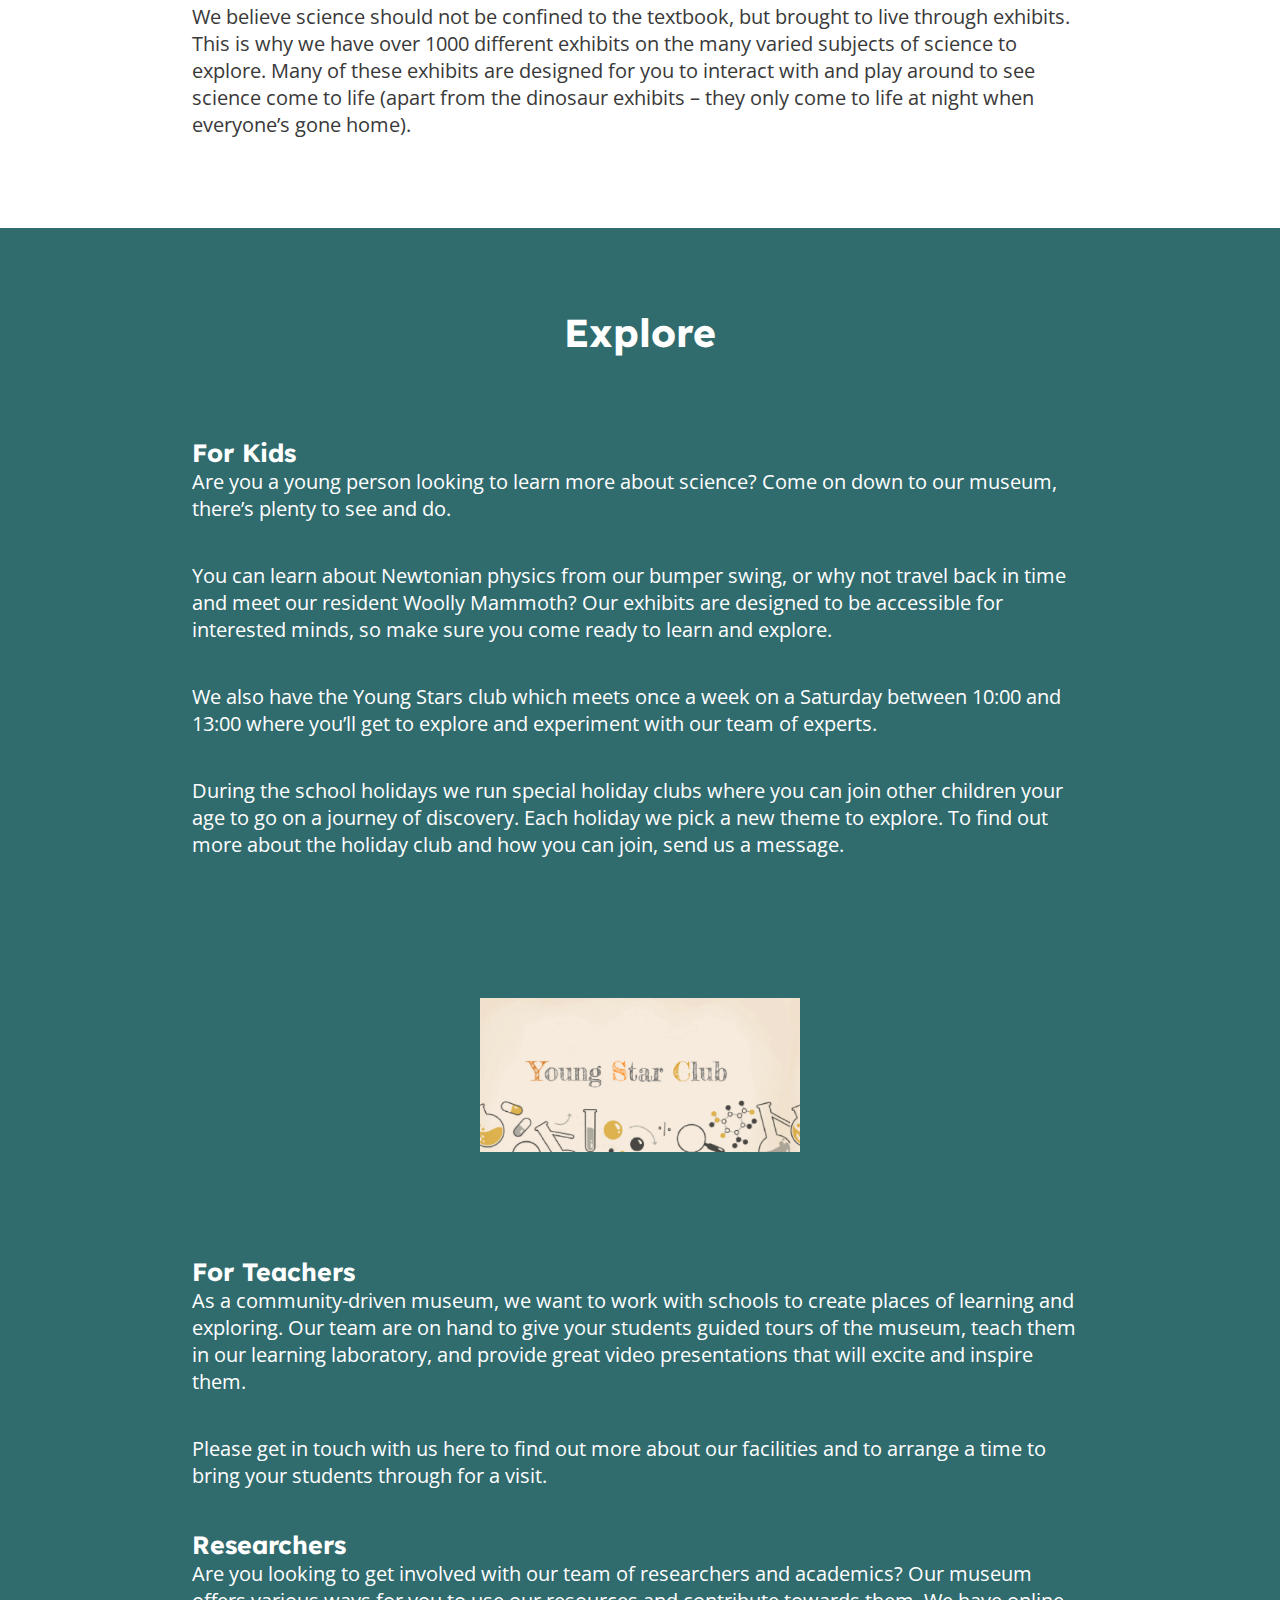
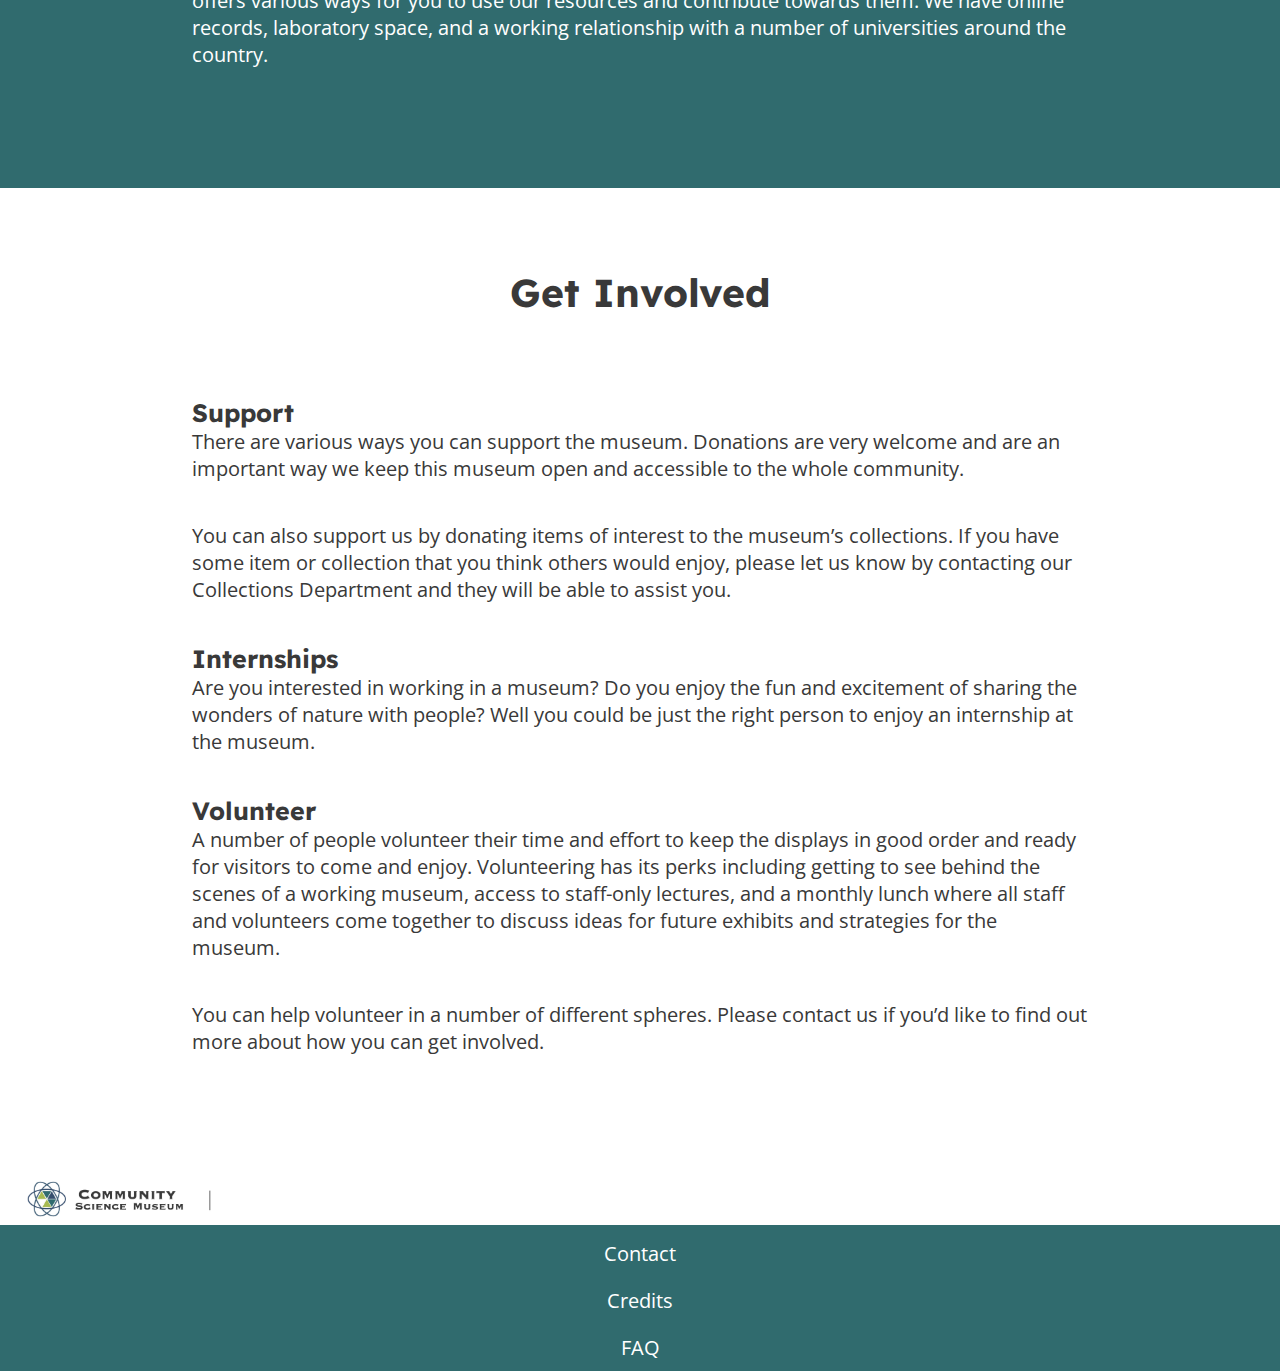
==== commit 9fd1b8a0: "font changes" ====
--- a/index.html
+++ b/index.html
@@ -8,8 +8,8 @@
         <script src="https://kit.fontawesome.com/6b9295215b.js" crossorigin="anonymous"></script>
         <link rel="stylesheet" href="css/styles.css">
         <link rel="preconnect" href="https://fonts.googleapis.com"> 
-        <link rel="preconnect" href="https://fonts.gstatic.com" crossorigin> 
-        <link href="https://fonts.googleapis.com/css2?family=Krona+One&family=Open+Sans:wght@300;400;500;700&display=swap" rel="stylesheet">
+<link rel="preconnect" href="https://fonts.gstatic.com" crossorigin> 
+<link href="https://fonts.googleapis.com/css2?family=Lexend+Deca:wght@400;700&family=Open+Sans:wght@300;400;500;700&display=swap" rel="stylesheet">
     </head>
     <body>
         <header>
--- a/css/styles.css
+++ b/css/styles.css
@@ -9,7 +9,7 @@
 /* fonts */
 
 h1 {
-  font-family: "Krona One", "Franklin Gothic Medium", "Arial Narrow", Arial,
+  font-family: "Lexend Deca", "Franklin Gothic Medium", "Arial Narrow", Arial,
     sans-serif;
   font-size: 48.83px;
   color: var(--black);
@@ -20,7 +20,7 @@
 h2,
 h3,
 nav a {
-  font-family: "Krona One", "Franklin Gothic Medium", "Arial Narrow", Arial,
+  font-family: "Lexend Deca", "Franklin Gothic Medium", "Arial Narrow", Arial,
     sans-serif;
   font-weight: bold;
   color: var(--black);
@@ -239,7 +239,7 @@
 
 .news-container p,
 .news-container h3 {
-  margin: 30px 40px;
+  margin: 10px 20px;
 }
 
 .news-container a {
@@ -383,7 +383,7 @@
   h2,
   h3,
   p {
-    max-width: 85%;
+    max-width: 90%;
     margin: auto;
   }
 
